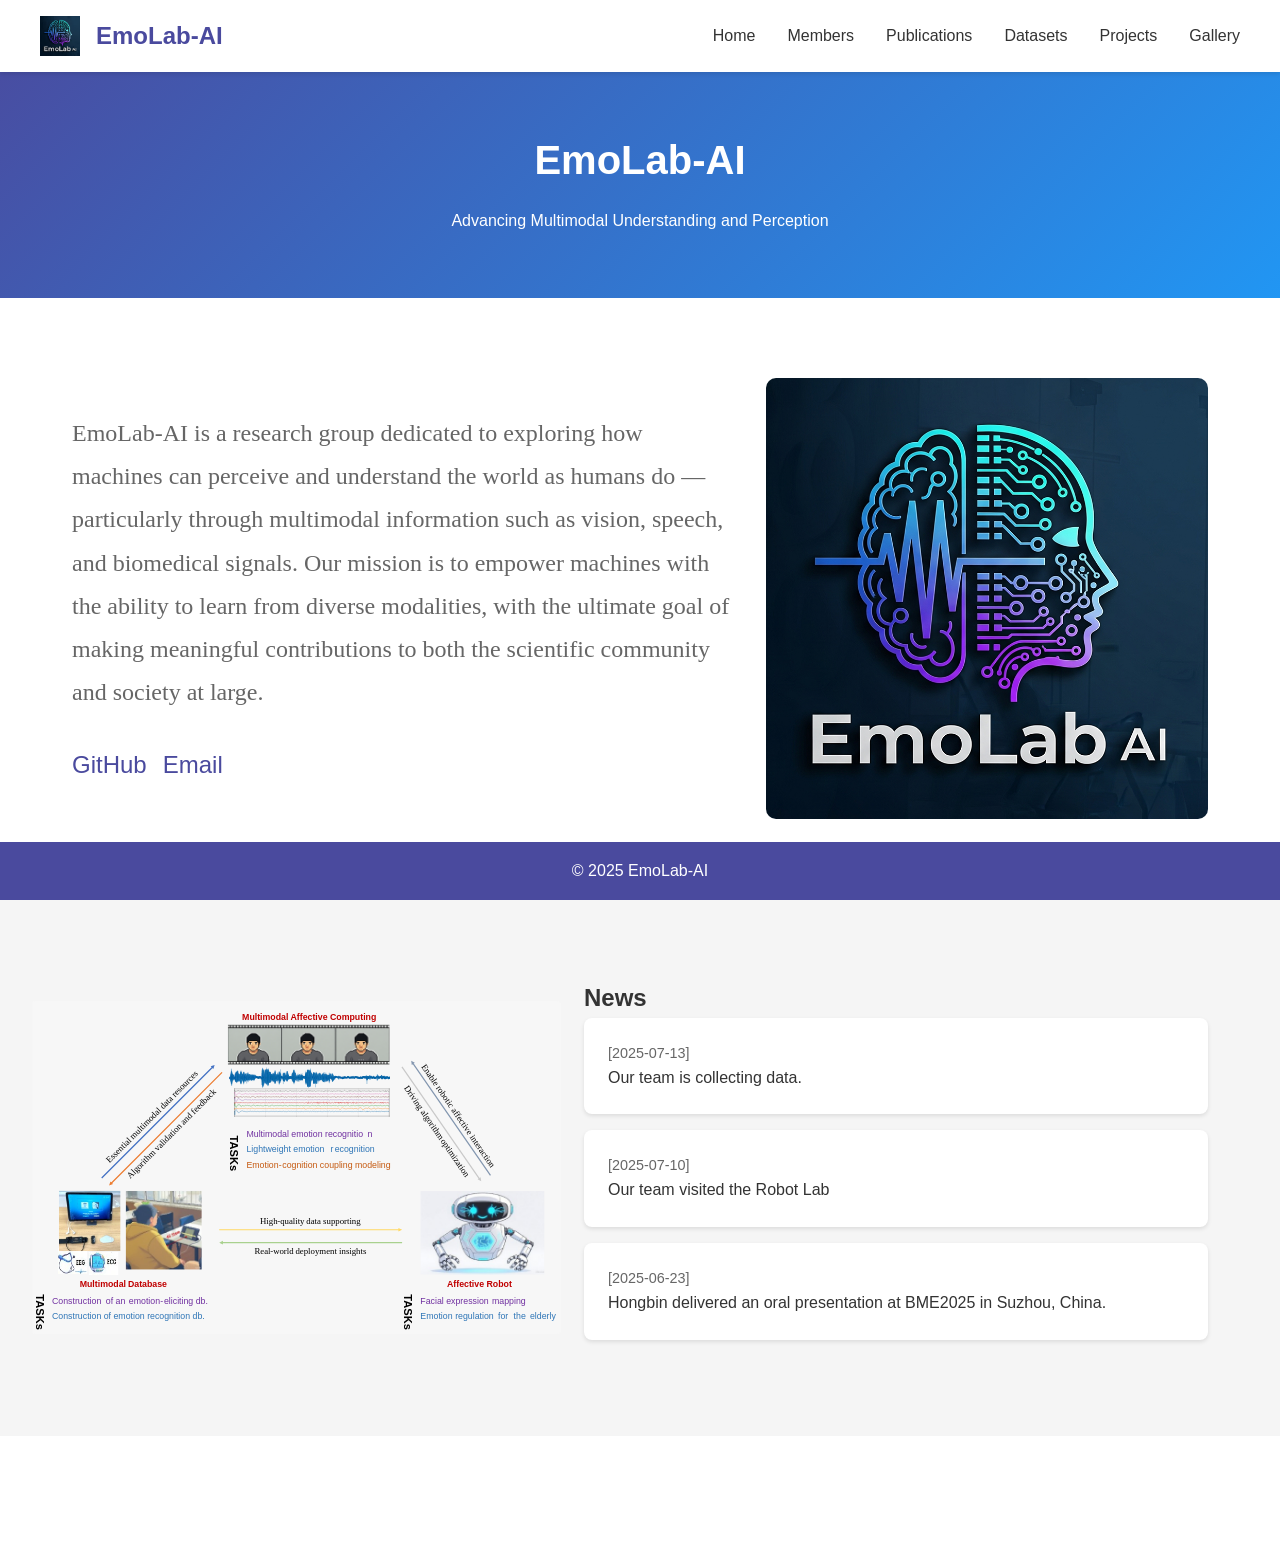
==== index.html @ 394f227a "refactor: 重构数据集和新闻加载逻辑 - 修改数据集加载逻辑，处理空数据集情况 - 移除静态新闻内容，改为从JSON动态加载 - 添加新闻加载脚本和数据集模板" ====
<!DOCTYPE html>
<html lang="en">
<head>
    <meta charset="UTF-8">
    <meta name="viewport" content="width=device-width, initial-scale=1.0">
    <title>EmoLab-AI</title>
    <link rel="icon" href="logo.png" type="image/png">
    <style>
        :root {
            --primary-color: #4a4a9e;
            --secondary-color: #2196F3;
            --text-color: #333;
            --background-color: #fff;
        }

        * {
            margin: 0;
            padding: 0;
            box-sizing: border-box;
        }

        body {
            font-family: 'Arial', sans-serif;
            line-height: 1.6;
            color: var(--text-color);
            background-color: var(--background-color);
            margin-bottom: 4rem;
            min-height: 100vh;
            position: relative;
            padding-bottom: 4rem;
        }

        nav {
            background-color: var(--background-color);
            padding: 1rem;
            box-shadow: 0 2px 4px rgba(0,0,0,0.1);
            position: fixed;
            width: 100%;
            top: 0;
            z-index: 1000;
        }

        .nav-container {
            max-width: 1200px;
            margin: 0 auto;
            display: flex;
            justify-content: space-between;
            align-items: center;
        }

        .logo {
            font-size: 1.5rem;
            font-weight: bold;
            color: var(--primary-color);
            text-decoration: none;
            display: flex;
            align-items: center;
            gap: 1rem;
        }

        .logo img {
            height: 40px;
            width: auto;
        }

        .nav-links {
            display: flex;
            gap: 2rem;
        }

        .nav-links a {
            text-decoration: none;
            color: var(--text-color);
            transition: color 0.3s;
        }

        .nav-links a:hover {
            color: var(--secondary-color);
        }

        .hero {
            padding: 8rem 2rem 4rem;
            text-align: center;
            background: linear-gradient(135deg, var(--primary-color), var(--secondary-color));
            color: white;
        }

        .hero h1 {
            font-size: 2.5rem;
            margin-bottom: 1rem;
        }

        .container {
            max-width: 1200px;
            margin: 0 auto;
            padding: 2rem;
        }

        .intro {
            margin: 3rem 0;
            padding: 0 1rem;
        }

        .intro-container {
            max-width: 1200px;
            margin: 0 auto;
            display: flex;
            align-items: center;
            justify-content: space-between;
            gap: 2rem;
        }

        .intro-text {
            flex: 3; /* 60% */
        }

        .intro-image {
            flex: 2; /* 40% */
            display: flex;
            justify-content: center;
            align-items: center;
        }

        .intro-image img {
            max-width: 100%;
            height: auto;
            border-radius: 10px;
        }

        .intro p {
            max-width: 100%;
            font-size: 1.5rem;
            line-height: 1.8;
            text-align: left;
            font-family: 'Comic Sans MS', 'Comic Sans', cursive;
            color: #666666;
        }

        @media (max-width: 768px) {
            .intro-container {
                flex-direction: column;
            }
            
            .intro-text, .intro-image {
                flex: none;
                width: 100%;
            }
        }

        .news-section {
            background-color: #f5f5f5;
            padding: 3rem 0;
        }

        .news-container {
            max-width: 1200px;
            margin: 0 auto;
            display: flex;
            align-items: center;
            gap: 4rem;
        }

        .news-image {
            flex: 2; /* 40% */
            display: flex;
            justify-content: center;
            align-items: center;
            padding: 1rem;
        }

        .news-image img {
            max-width: 100%;
            height: auto;
            border-radius: 10px;
            transform: scale(1.3);
            transition: transform 0.3s ease;
        }

        .news-image img:hover {
            transform: scale(1.35);
        }

        .news-content {
            flex: 3; /* 60% */
        }

        .news-item {
            background: white;
            padding: 1.5rem;
            margin-bottom: 1rem;
            border-radius: 8px;
            box-shadow: 0 2px 4px rgba(0,0,0,0.1);
        }

        .news-date {
            color: #666;
            font-size: 0.9rem;
        }

        .social-links {
            margin-top: 2rem;
            display: flex;
            justify-content: flex-start;
            gap: 1rem;
        }

        .social-links a {
            color: var(--primary-color);
            text-decoration: none;
            font-size: 1.5rem;
        }

        footer {
            background-color: var(--primary-color);
            color: white;
            text-align: center;
            padding: 1rem;
            position: fixed;
            bottom: 0;
            left: 0;
            width: 100%;
            z-index: 999;
        }

        @media (max-width: 768px) {
            .intro-container, .news-container {
                flex-direction: column;
            }
            
            .intro-text, .intro-image, .news-image, .news-content {
                flex: none;
                width: 100%;
            }
        }
    </style>
</head>
<body>
    <nav>
        <div class="nav-container">
            <a href="index.html" class="logo">
                <img src="logo.png" alt="EmoLab-AI Logo">
                EmoLab-AI
            </a>
            <div class="nav-links">
                <a href="index.html">Home</a>
                <a href="members.html">Members</a>
                <a href="publications.html">Publications</a>
                <a href="datasets.html">Datasets</a>
                <a href="projects.html">Projects</a>
                <a href="gallery.html">Gallery</a>
            </div>
        </div>
    </nav>

    <section class="hero" id="home">
        <h1>EmoLab-AI</h1>
        <p>Advancing Multimodal Understanding and Perception</p>
    </section>

    <section class="intro">
        <div class="container">
            <div class="intro-container">
                <div class="intro-text">
                    <p>
                        EmoLab-AI is a research group dedicated to exploring how machines can perceive and understand the world as humans do — particularly through multimodal information such as vision, speech, and biomedical signals. Our mission is to empower machines with the ability to learn from diverse modalities, with the ultimate goal of making meaningful contributions to both the scientific community and society at large.
                    </p>
                    <div class="social-links">
                        <a href="https://github.com/EmoLab-AI" target="_blank">GitHub</a>
                        <a href="mailto:contact@emolab-ai.org">Email</a>
                    </div>
                </div>
                <div class="intro-image">
                    <img src="logo.png" alt="EmoLab-AI Logo">
                </div>
            </div>
        </div>
    </section>

    <section class="news-section">
        <div class="container">
            <div class="news-container">
                <div class="news-image">
                    <img src="homepage/img/overiew.svg" alt="Overview of EmoLab-AI">
                </div>
                <div class="news-content">
                    <!-- News will be dynamically loaded from publications.json and gallery.json -->
                </div>
            </div>
        </div>
    </section>

    <footer>
        <p>© 2025 EmoLab-AI</p>
    </footer>
    <script src="js/news.js"></script>
</body>
</html>
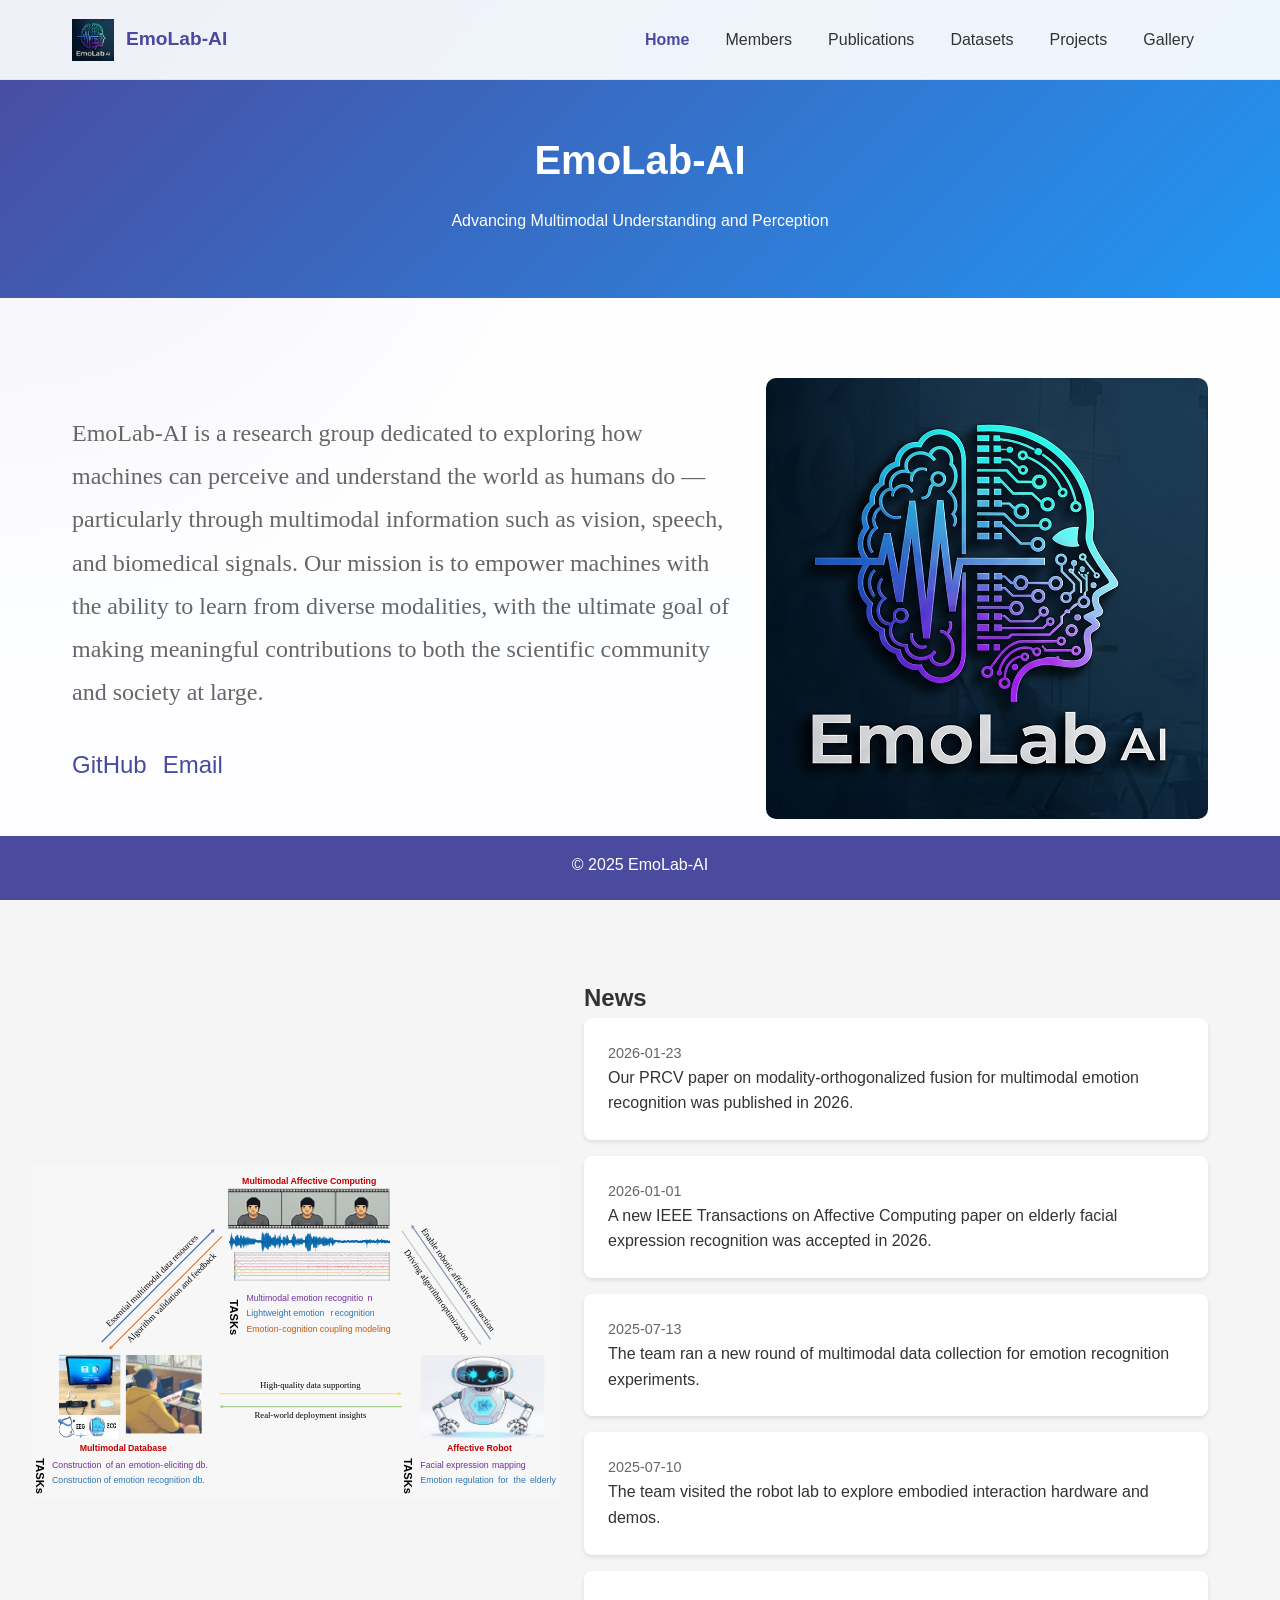
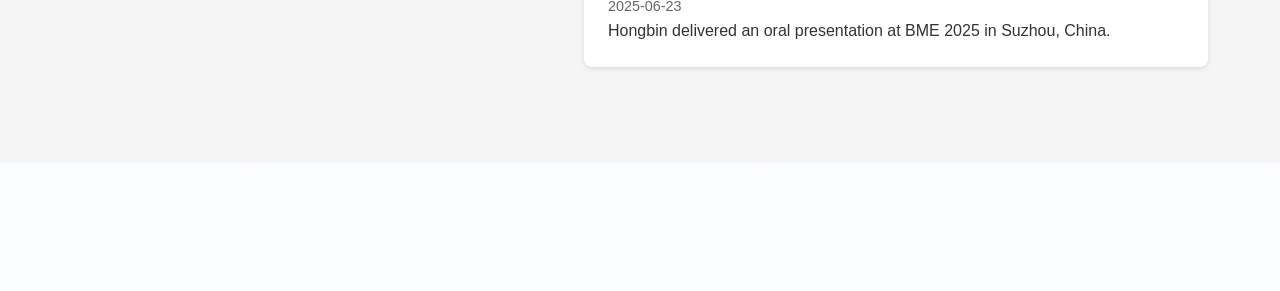
==== commit bc8a7780: "update some information" ====
--- a/index.html
+++ b/index.html
@@ -1,10 +1,11 @@
-<!DOCTYPE html>
+﻿<!DOCTYPE html>
 <html lang="en">
 <head>
     <meta charset="UTF-8">
     <meta name="viewport" content="width=device-width, initial-scale=1.0">
     <title>EmoLab-AI</title>
     <link rel="icon" href="logo.png" type="image/png">
+    <link rel="stylesheet" href="css/common.css">
     <style>
         :root {
             --primary-color: #4a4a9e;
@@ -30,54 +31,6 @@
             padding-bottom: 4rem;
         }
 
-        nav {
-            background-color: var(--background-color);
-            padding: 1rem;
-            box-shadow: 0 2px 4px rgba(0,0,0,0.1);
-            position: fixed;
-            width: 100%;
-            top: 0;
-            z-index: 1000;
-        }
-
-        .nav-container {
-            max-width: 1200px;
-            margin: 0 auto;
-            display: flex;
-            justify-content: space-between;
-            align-items: center;
-        }
-
-        .logo {
-            font-size: 1.5rem;
-            font-weight: bold;
-            color: var(--primary-color);
-            text-decoration: none;
-            display: flex;
-            align-items: center;
-            gap: 1rem;
-        }
-
-        .logo img {
-            height: 40px;
-            width: auto;
-        }
-
-        .nav-links {
-            display: flex;
-            gap: 2rem;
-        }
-
-        .nav-links a {
-            text-decoration: none;
-            color: var(--text-color);
-            transition: color 0.3s;
-        }
-
-        .nav-links a:hover {
-            color: var(--secondary-color);
-        }
-
         .hero {
             padding: 8rem 2rem 4rem;
             text-align: center;
@@ -111,11 +64,11 @@
         }
 
         .intro-text {
-            flex: 3; /* 60% */
+            flex: 3;
         }
 
         .intro-image {
-            flex: 2; /* 40% */
+            flex: 2;
             display: flex;
             justify-content: center;
             align-items: center;
@@ -140,7 +93,7 @@
             .intro-container {
                 flex-direction: column;
             }
-            
+
             .intro-text, .intro-image {
                 flex: none;
                 width: 100%;
@@ -161,7 +114,7 @@
         }
 
         .news-image {
-            flex: 2; /* 40% */
+            flex: 2;
             display: flex;
             justify-content: center;
             align-items: center;
@@ -181,7 +134,7 @@
         }
 
         .news-content {
-            flex: 3; /* 60% */
+            flex: 3;
         }
 
         .news-item {
@@ -210,23 +163,11 @@
             font-size: 1.5rem;
         }
 
-        footer {
-            background-color: var(--primary-color);
-            color: white;
-            text-align: center;
-            padding: 1rem;
-            position: fixed;
-            bottom: 0;
-            left: 0;
-            width: 100%;
-            z-index: 999;
-        }
-
         @media (max-width: 768px) {
             .intro-container, .news-container {
                 flex-direction: column;
             }
-            
+
             .intro-text, .intro-image, .news-image, .news-content {
                 flex: none;
                 width: 100%;
@@ -234,23 +175,8 @@
         }
     </style>
 </head>
-<body>
-    <nav>
-        <div class="nav-container">
-            <a href="index.html" class="logo">
-                <img src="logo.png" alt="EmoLab-AI Logo">
-                EmoLab-AI
-            </a>
-            <div class="nav-links">
-                <a href="index.html">Home</a>
-                <a href="members.html">Members</a>
-                <a href="publications.html">Publications</a>
-                <a href="datasets.html">Datasets</a>
-                <a href="projects.html">Projects</a>
-                <a href="gallery.html">Gallery</a>
-            </div>
-        </div>
-    </nav>
+<body data-page="home">
+    <div data-site-nav></div>
 
     <section class="hero" id="home">
         <h1>EmoLab-AI</h1>
@@ -283,15 +209,13 @@
                     <img src="homepage/img/overiew.svg" alt="Overview of EmoLab-AI">
                 </div>
                 <div class="news-content">
-                    <!-- News will be dynamically loaded from publications.json and gallery.json -->
                 </div>
             </div>
         </div>
     </section>
 
-    <footer>
-        <p>© 2025 EmoLab-AI</p>
-    </footer>
+    <div data-site-footer></div>
+    <script src="js/site.js"></script>
     <script src="js/news.js"></script>
 </body>
-</html>+</html>
--- a/css/common.css
+++ b/css/common.css
@@ -0,0 +1,241 @@
+﻿:root {
+    --primary-color: #4a4a9e;
+    --secondary-color: #2196f3;
+    --text-color: #333333;
+    --muted-text-color: #666666;
+    --border-color: #e7e7ef;
+    --background-color: #ffffff;
+    --surface-color: #f7f8fc;
+    --shadow-sm: 0 2px 8px rgba(18, 25, 38, 0.08);
+    --shadow-md: 0 10px 30px rgba(18, 25, 38, 0.12);
+    --radius-sm: 10px;
+    --radius-md: 16px;
+    --radius-lg: 24px;
+    --content-width: 1200px;
+    --nav-height: 80px;
+    --footer-height: 64px;
+}
+
+* {
+    box-sizing: border-box;
+}
+
+html {
+    scroll-behavior: smooth;
+}
+
+body {
+    margin: 0;
+    font-family: "Segoe UI", Arial, sans-serif;
+    line-height: 1.6;
+    color: var(--text-color);
+    background:
+        radial-gradient(circle at top left, rgba(74, 74, 158, 0.08), transparent 28%),
+        linear-gradient(180deg, #ffffff 0%, #fbfcff 100%);
+}
+
+img {
+    max-width: 100%;
+    display: block;
+}
+
+a {
+    color: inherit;
+}
+
+main {
+    min-height: calc(100vh - var(--nav-height));
+    padding-top: var(--nav-height);
+    padding-bottom: calc(var(--footer-height) + 32px);
+}
+
+.container {
+    width: min(var(--content-width), calc(100% - 32px));
+    margin: 0 auto;
+}
+
+.site-nav {
+    position: fixed;
+    top: 0;
+    left: 0;
+    right: 0;
+    z-index: 1000;
+    height: var(--nav-height);
+    background: rgba(255, 255, 255, 0.92);
+    backdrop-filter: blur(16px);
+    border-bottom: 1px solid rgba(74, 74, 158, 0.08);
+}
+
+.site-nav__inner {
+    height: 100%;
+    display: flex;
+    align-items: center;
+    justify-content: space-between;
+    gap: 24px;
+}
+
+.site-brand {
+    display: inline-flex;
+    align-items: center;
+    gap: 12px;
+    text-decoration: none;
+    font-weight: 700;
+    font-size: 1.2rem;
+    color: var(--primary-color);
+}
+
+.site-brand img {
+    width: 42px;
+    height: 42px;
+    object-fit: contain;
+}
+
+.site-nav__links {
+    display: flex;
+    flex-wrap: wrap;
+    gap: 8px;
+}
+
+.site-nav__links a {
+    text-decoration: none;
+    color: var(--text-color);
+    padding: 10px 14px;
+    font-weight: 400;
+    transition: color 0.2s ease, font-weight 0.2s ease;
+}
+
+.site-nav__links a:hover,
+.site-nav__links a.is-active {
+    color: var(--primary-color);
+    font-weight: 700;
+}
+
+.page-section {
+    padding: 48px 0;
+}
+
+.page-title {
+    margin: 0 0 12px;
+    text-align: center;
+    font-size: clamp(2rem, 4vw, 3rem);
+    color: var(--primary-color);
+}
+
+.page-subtitle {
+    max-width: 760px;
+    margin: 0 auto 40px;
+    text-align: center;
+    color: var(--muted-text-color);
+}
+
+.hero-banner {
+    padding: 72px 0 48px;
+    color: #ffffff;
+    background: linear-gradient(135deg, #3f4398 0%, #2296f3 100%);
+}
+
+.hero-banner h1 {
+    margin: 0;
+    font-size: clamp(2.6rem, 7vw, 4.8rem);
+    line-height: 1.05;
+}
+
+.hero-banner p {
+    margin: 18px 0 0;
+    max-width: 720px;
+    font-size: 1.1rem;
+}
+
+.card {
+    background: var(--background-color);
+    border: 1px solid rgba(74, 74, 158, 0.08);
+    border-radius: var(--radius-md);
+    box-shadow: var(--shadow-sm);
+}
+
+.filter-bar {
+    display: flex;
+    justify-content: center;
+    flex-wrap: wrap;
+    gap: 12px;
+    margin-bottom: 32px;
+}
+
+.filter-btn {
+    border: 0;
+    border-radius: 999px;
+    padding: 10px 16px;
+    background: #edf1f7;
+    color: var(--text-color);
+    cursor: pointer;
+    transition: transform 0.2s ease, background-color 0.2s ease, color 0.2s ease;
+}
+
+.filter-btn:hover,
+.filter-btn.active {
+    background: var(--primary-color);
+    color: #ffffff;
+    transform: translateY(-1px);
+}
+
+.empty-state {
+    margin: 0;
+    padding: 28px;
+    text-align: center;
+    color: var(--muted-text-color);
+    background: rgba(74, 74, 158, 0.04);
+    border-radius: var(--radius-md);
+}
+
+.site-footer {
+    background-color: var(--primary-color);
+    color: white;
+    text-align: center;
+    padding: 1rem;
+    position: fixed;
+    bottom: 0;
+    left: 0;
+    width: 100%;
+    min-height: var(--footer-height);
+    z-index: 999;
+}
+
+.site-footer__inner {
+    max-width: 1200px;
+    margin: 0 auto;
+}
+
+.site-footer__inner p {
+    margin: 0;
+}
+
+@media (max-width: 860px) {
+    .site-nav {
+        height: auto;
+    }
+
+    main {
+        padding-top: 130px;
+        padding-bottom: calc(var(--footer-height) + 28px);
+    }
+
+    .site-nav__inner {
+        padding: 14px 0;
+        align-items: flex-start;
+        flex-direction: column;
+    }
+
+    .site-nav__links {
+        width: 100%;
+    }
+}
+
+@media (max-width: 640px) {
+    .container {
+        width: min(var(--content-width), calc(100% - 24px));
+    }
+
+    .page-section {
+        padding: 40px 0;
+    }
+}
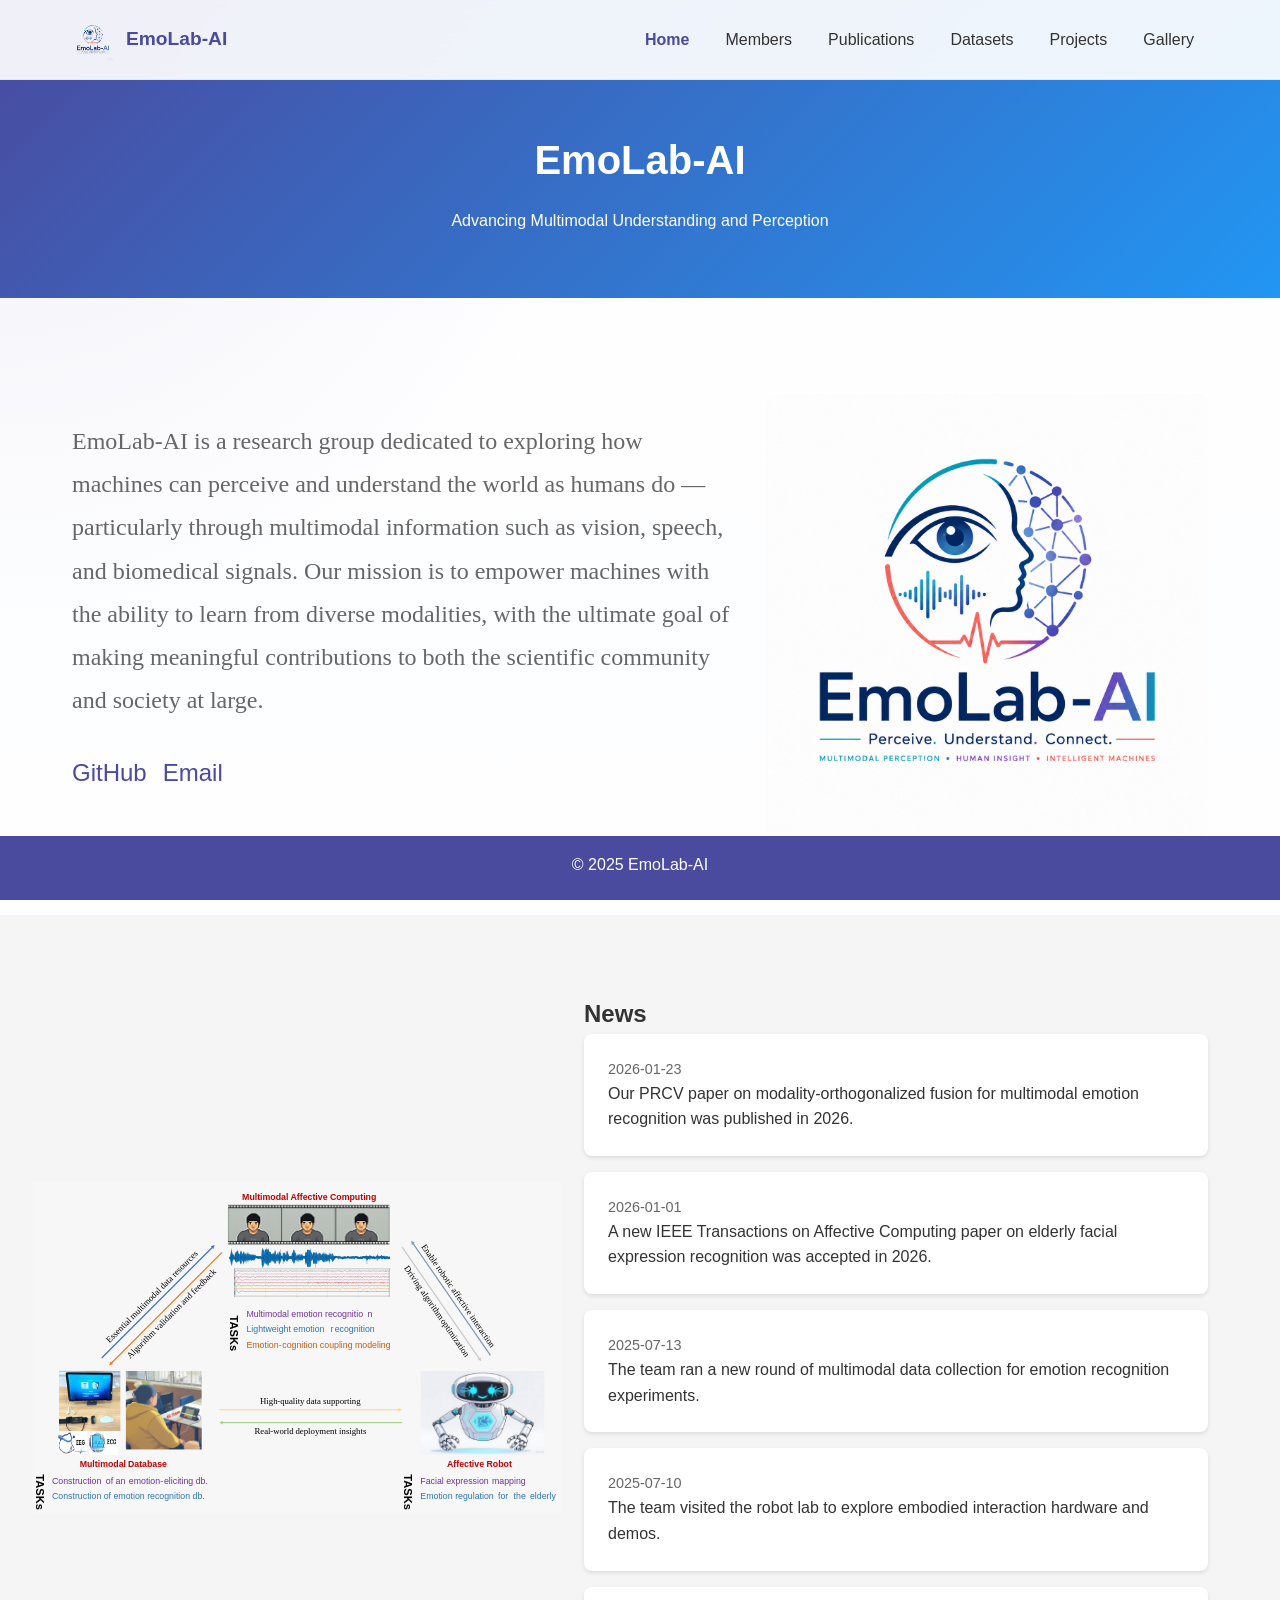
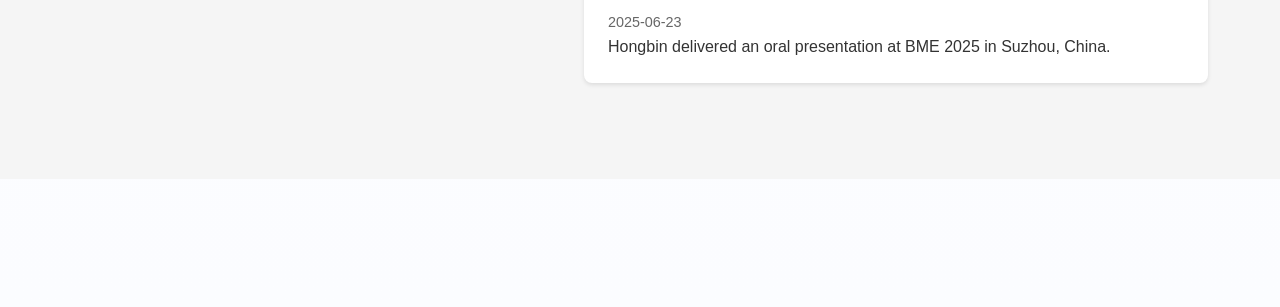
==== commit 28b5130d: "feat(members): add collaborator category and update member information" ====
--- a/index.html
+++ b/index.html
@@ -65,13 +65,17 @@
 
         .intro-text {
             flex: 3;
+            display: flex;
+            flex-direction: column;
+            justify-content: center;
         }
 
         .intro-image {
             flex: 2;
             display: flex;
             justify-content: center;
-            align-items: center;
+            align-items: flex-start;
+            padding-top: 1rem;
         }
 
         .intro-image img {
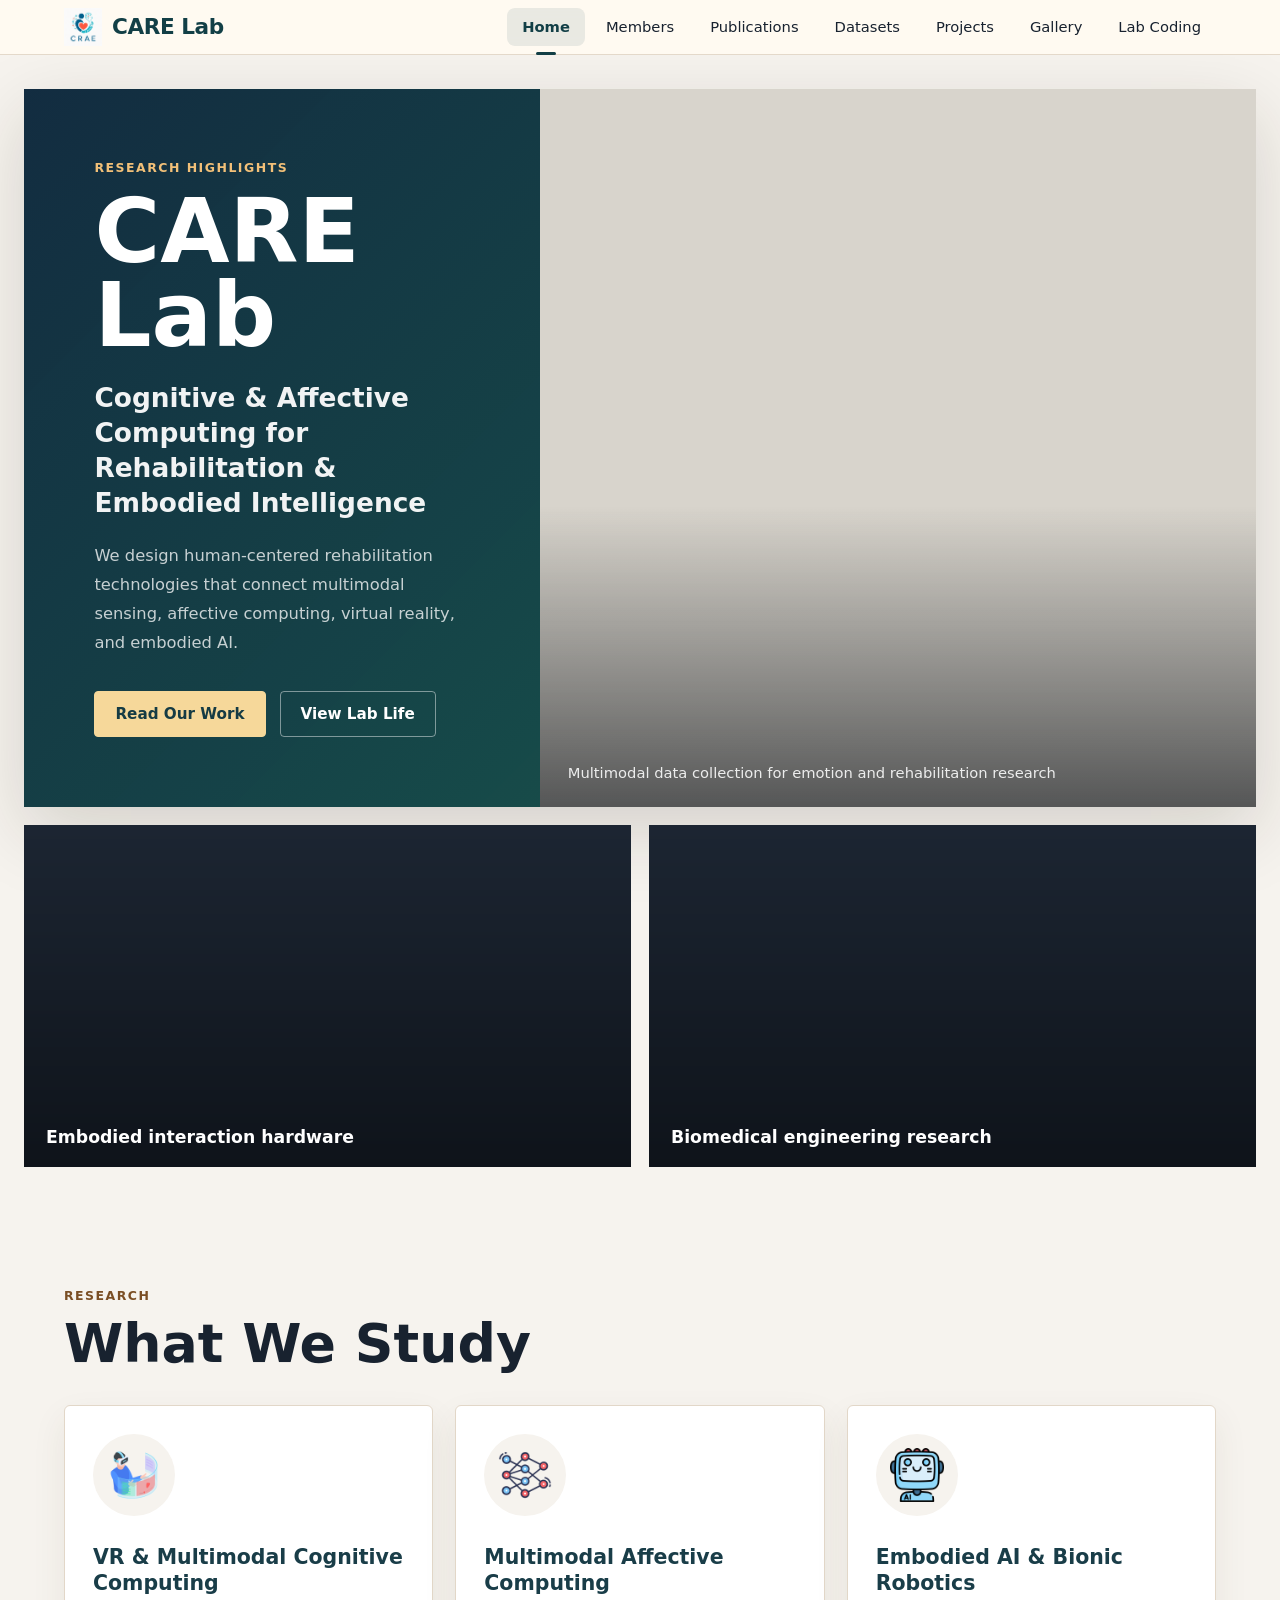
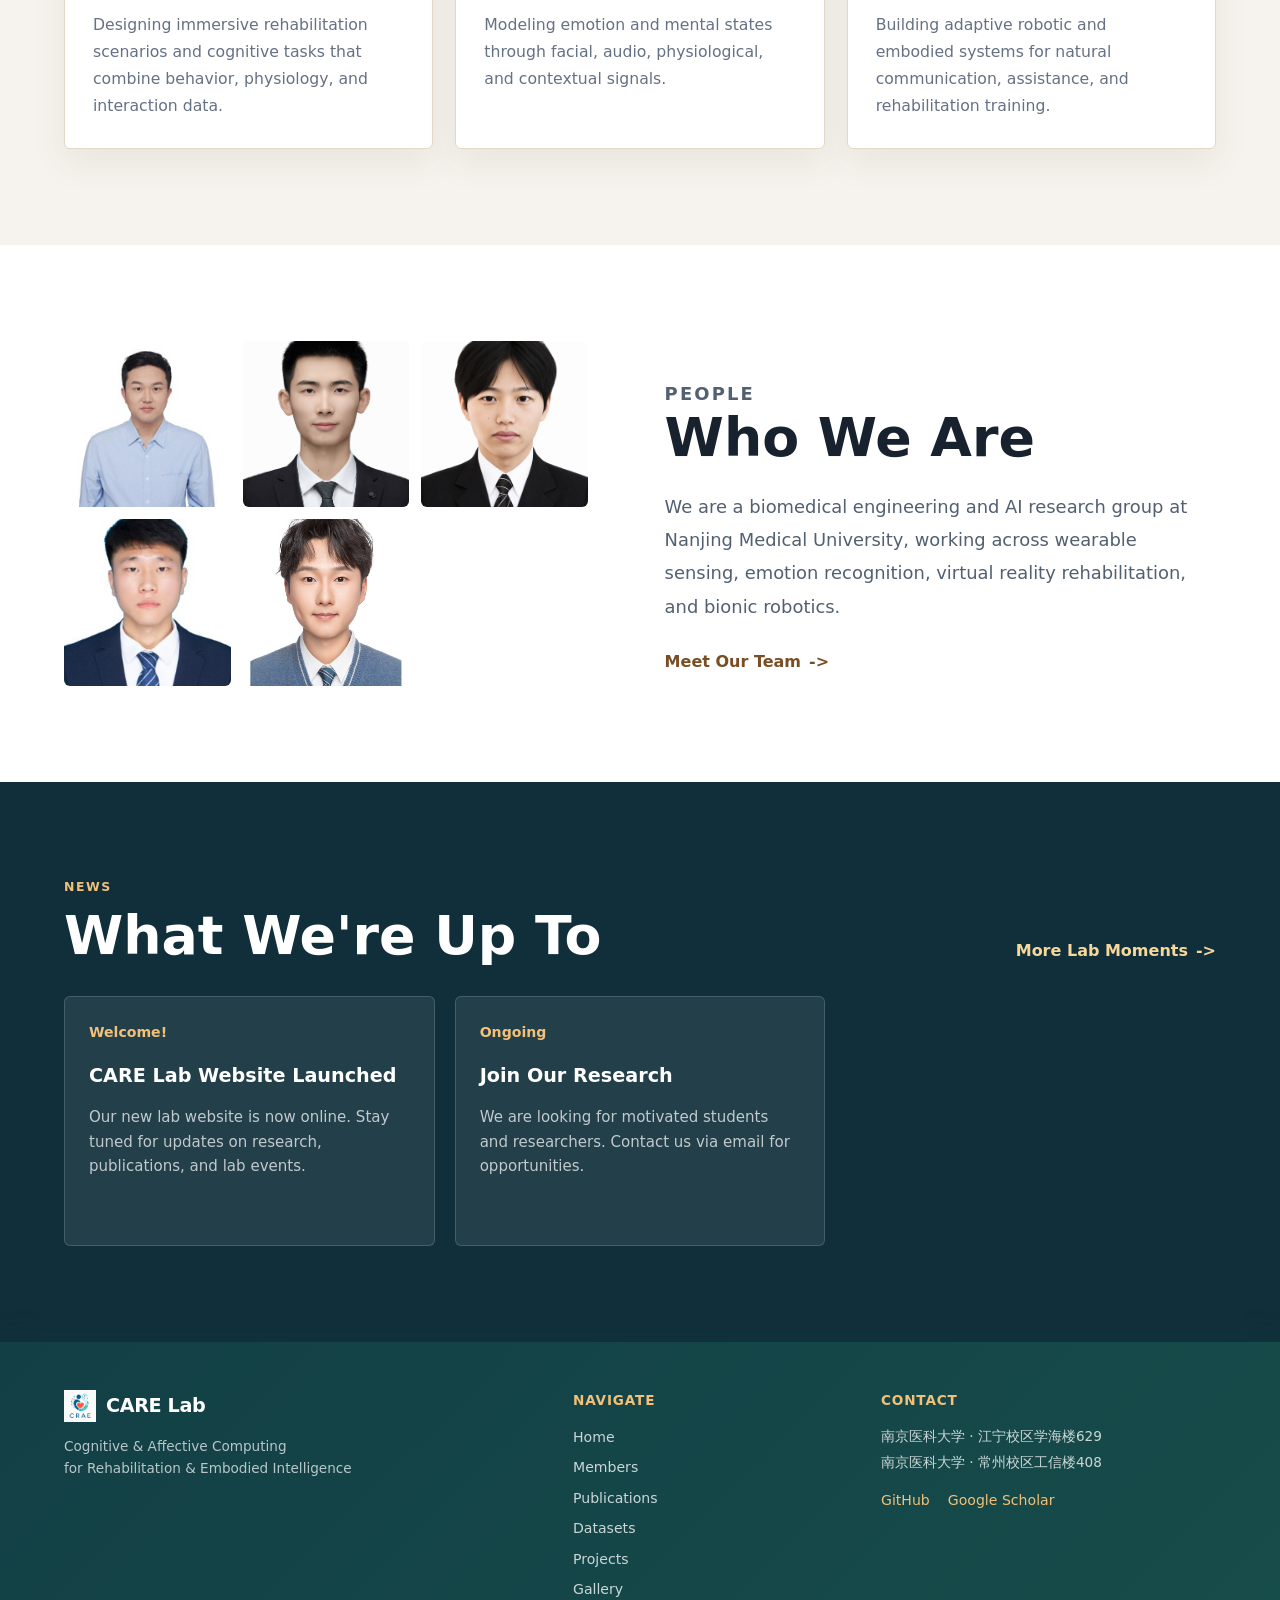
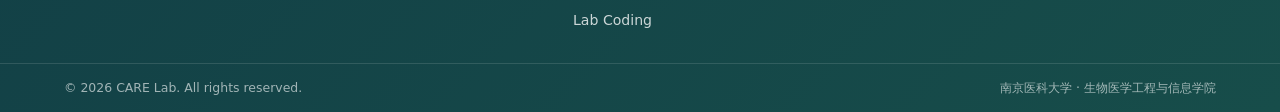
==== commit ba53d4f6: "feat: restructure project for CARE Lab branding and add new member information" ====
--- a/index.html
+++ b/index.html
@@ -1,222 +1,102 @@
-﻿<!DOCTYPE html>
+<!DOCTYPE html>
 <html lang="en">
 <head>
     <meta charset="UTF-8">
     <meta name="viewport" content="width=device-width, initial-scale=1.0">
-    <title>EmoLab-AI</title>
+    <meta name="color-scheme" content="light dark">
+    <title>CARE Lab</title>
     <link rel="icon" href="logo.png" type="image/png">
     <link rel="stylesheet" href="css/common.css">
-    <style>
-        :root {
-            --primary-color: #4a4a9e;
-            --secondary-color: #2196F3;
-            --text-color: #333;
-            --background-color: #fff;
-        }
-
-        * {
-            margin: 0;
-            padding: 0;
-            box-sizing: border-box;
-        }
-
-        body {
-            font-family: 'Arial', sans-serif;
-            line-height: 1.6;
-            color: var(--text-color);
-            background-color: var(--background-color);
-            margin-bottom: 4rem;
-            min-height: 100vh;
-            position: relative;
-            padding-bottom: 4rem;
-        }
-
-        .hero {
-            padding: 8rem 2rem 4rem;
-            text-align: center;
-            background: linear-gradient(135deg, var(--primary-color), var(--secondary-color));
-            color: white;
-        }
-
-        .hero h1 {
-            font-size: 2.5rem;
-            margin-bottom: 1rem;
-        }
-
-        .container {
-            max-width: 1200px;
-            margin: 0 auto;
-            padding: 2rem;
-        }
-
-        .intro {
-            margin: 3rem 0;
-            padding: 0 1rem;
-        }
-
-        .intro-container {
-            max-width: 1200px;
-            margin: 0 auto;
-            display: flex;
-            align-items: center;
-            justify-content: space-between;
-            gap: 2rem;
-        }
-
-        .intro-text {
-            flex: 3;
-            display: flex;
-            flex-direction: column;
-            justify-content: center;
-        }
-
-        .intro-image {
-            flex: 2;
-            display: flex;
-            justify-content: center;
-            align-items: flex-start;
-            padding-top: 1rem;
-        }
-
-        .intro-image img {
-            max-width: 100%;
-            height: auto;
-            border-radius: 10px;
-        }
-
-        .intro p {
-            max-width: 100%;
-            font-size: 1.5rem;
-            line-height: 1.8;
-            text-align: left;
-            font-family: 'Comic Sans MS', 'Comic Sans', cursive;
-            color: #666666;
-        }
-
-        @media (max-width: 768px) {
-            .intro-container {
-                flex-direction: column;
-            }
-
-            .intro-text, .intro-image {
-                flex: none;
-                width: 100%;
-            }
-        }
-
-        .news-section {
-            background-color: #f5f5f5;
-            padding: 3rem 0;
-        }
-
-        .news-container {
-            max-width: 1200px;
-            margin: 0 auto;
-            display: flex;
-            align-items: center;
-            gap: 4rem;
-        }
-
-        .news-image {
-            flex: 2;
-            display: flex;
-            justify-content: center;
-            align-items: center;
-            padding: 1rem;
-        }
-
-        .news-image img {
-            max-width: 100%;
-            height: auto;
-            border-radius: 10px;
-            transform: scale(1.3);
-            transition: transform 0.3s ease;
-        }
-
-        .news-image img:hover {
-            transform: scale(1.35);
-        }
-
-        .news-content {
-            flex: 3;
-        }
-
-        .news-item {
-            background: white;
-            padding: 1.5rem;
-            margin-bottom: 1rem;
-            border-radius: 8px;
-            box-shadow: 0 2px 4px rgba(0,0,0,0.1);
-        }
-
-        .news-date {
-            color: #666;
-            font-size: 0.9rem;
-        }
-
-        .social-links {
-            margin-top: 2rem;
-            display: flex;
-            justify-content: flex-start;
-            gap: 1rem;
-        }
-
-        .social-links a {
-            color: var(--primary-color);
-            text-decoration: none;
-            font-size: 1.5rem;
-        }
-
-        @media (max-width: 768px) {
-            .intro-container, .news-container {
-                flex-direction: column;
-            }
-
-            .intro-text, .intro-image, .news-image, .news-content {
-                flex: none;
-                width: 100%;
-            }
-        }
-    </style>
+    <link rel="stylesheet" href="css/index.css">
 </head>
 <body data-page="home">
     <div data-site-nav></div>
 
-    <section class="hero" id="home">
-        <h1>EmoLab-AI</h1>
-        <p>Advancing Multimodal Understanding and Perception</p>
-    </section>
+    <main>
+        <section class="hero" id="home" aria-labelledby="hero-title">
+            <div class="hero-stage">
+                <article class="hero-feature">
+                    <div class="hero-feature__content">
+                        <p class="eyebrow">Research Highlights</p>
+                        <h1 id="hero-title">CARE Lab</h1>
+                        <p class="hero-kicker">Cognitive &amp; Affective Computing for Rehabilitation &amp; Embodied Intelligence</p>
+                        <p class="hero-copy">
+                            We design human-centered rehabilitation technologies that connect multimodal sensing,
+                            affective computing, virtual reality, and embodied AI.
+                        </p>
+                        <div class="hero-actions" aria-label="Homepage actions">
+                            <a href="publications.html" class="button button--primary">Read Our Work</a>
+                            <a href="gallery.html" class="button button--secondary">View Lab Life</a>
+                        </div>
+                    </div>
+                    <figure class="hero-feature__media">
+                        <iframe src="https://player.bilibili.com/player.html?bvid=BV1CtEE6rEBC&autoplay=1&muted=1&high_quality=1" frameborder="0" allowfullscreen allow="fullscreen" sandbox="allow-scripts allow-same-origin allow-popups"></iframe>
+                        <figcaption>Multimodal data collection for emotion and rehabilitation research</figcaption>
+                    </figure>
+                </article>
 
-    <section class="intro">
-        <div class="container">
-            <div class="intro-container">
-                <div class="intro-text">
-                    <p>
-                        EmoLab-AI is a research group dedicated to exploring how machines can perceive and understand the world as humans do — particularly through multimodal information such as vision, speech, and biomedical signals. Our mission is to empower machines with the ability to learn from diverse modalities, with the ultimate goal of making meaningful contributions to both the scientific community and society at large.
-                    </p>
-                    <div class="social-links">
-                        <a href="https://github.com/EmoLab-AI" target="_blank">GitHub</a>
-                        <a href="mailto:contact@emolab-ai.org">Email</a>
-                    </div>
-                </div>
-                <div class="intro-image">
-                    <img src="logo.png" alt="EmoLab-AI Logo">
+                <div class="hero-thumbs" aria-label="More research highlights">
+                    <a href="https://www.bilibili.com/video/BV1CtEE6rEhi/" class="hero-thumb" target="_blank" rel="noopener">
+                        <iframe src="https://player.bilibili.com/player.html?bvid=BV1CtEE6rEhi&autoplay=1&muted=1&high_quality=1" frameborder="0" allowfullscreen allow="fullscreen" sandbox="allow-scripts allow-same-origin allow-popups"></iframe>
+                        <span>Embodied interaction hardware</span>
+                    </a>
+                    <a href="https://www.bilibili.com/video/BV1ptEE6rEva/" class="hero-thumb" target="_blank" rel="noopener">
+                        <iframe src="https://player.bilibili.com/player.html?bvid=BV1ptEE6rEva&autoplay=1&muted=1&high_quality=1" frameborder="0" allowfullscreen allow="fullscreen" sandbox="allow-scripts allow-same-origin allow-popups"></iframe>
+                        <span>Biomedical engineering research</span>
+                    </a>
                 </div>
             </div>
-        </div>
-    </section>
+        </section>
 
-    <section class="news-section">
-        <div class="container">
-            <div class="news-container">
-                <div class="news-image">
-                    <img src="homepage/img/overiew.svg" alt="Overview of EmoLab-AI">
+
+
+        <section class="research-section">
+            <div class="container">
+                <div class="section-header">
+                    <p class="eyebrow">Research</p>
+                    <h2>What We Study</h2>
                 </div>
-                <div class="news-content">
+                <div class="research-grid" id="researchGrid"></div>
+            </div>
+        </section>
+
+        <section class="people-section">
+            <div class="container people-grid">
+                <div class="people-mosaic" aria-label="CARE Lab members">
+                    <img src="info/members/img/wentao.png" alt="Wentao Xiang">
+                    <img src="info/members/img/chb.png" alt="Hongbin Chen">
+                    <img src="info/members/img/ss.png" alt="Shuai Shi">
+                    <img src="info/members/img/shikeke.jpg" alt="Keke Shi">
+                    <img src="info/members/img/szc.jpg" alt="Zichen Song">
+                </div>
+                <div class="people-copy">
+                    <p class="eyebrow">People</p>
+                    <h2>Who We Are</h2>
+                    <p>
+                        We are a biomedical engineering and AI research group at Nanjing Medical University,
+                        working across wearable sensing, emotion recognition, virtual reality rehabilitation,
+                        and bionic robotics.
+                    </p>
+                    <a href="members.html" class="text-link">Meet Our Team</a>
                 </div>
             </div>
-        </div>
-    </section>
+        </section>
+
+        <section class="news-section">
+            <div class="container">
+                <div class="section-header section-header--split">
+                    <div>
+                        <p class="eyebrow">News</p>
+                        <h2>What We're Up To</h2>
+                    </div>
+                    <a href="gallery.html" class="text-link">More Lab Moments</a>
+                </div>
+                <div class="news-grid" data-news-list>
+                    <p class="news-loading">Loading news...</p>
+                </div>
+            </div>
+        </section>
+    </main>
 
     <div data-site-footer></div>
     <script src="js/site.js"></script>
--- a/css/common.css
+++ b/css/common.css
@@ -1,37 +1,23 @@
-﻿:root {
-    --primary-color: #4a4a9e;
-    --secondary-color: #2196f3;
-    --text-color: #333333;
-    --muted-text-color: #666666;
-    --border-color: #e7e7ef;
-    --background-color: #ffffff;
-    --surface-color: #f7f8fc;
-    --shadow-sm: 0 2px 8px rgba(18, 25, 38, 0.08);
-    --shadow-md: 0 10px 30px rgba(18, 25, 38, 0.12);
-    --radius-sm: 10px;
-    --radius-md: 16px;
-    --radius-lg: 24px;
-    --content-width: 1200px;
-    --nav-height: 80px;
-    --footer-height: 64px;
+/* === Base & Reset === */
+html {
+    scroll-behavior: smooth;
 }
 
 * {
     box-sizing: border-box;
 }
 
-html {
-    scroll-behavior: smooth;
-}
-
 body {
+    font-family: "Segoe UI", system-ui, -apple-system, sans-serif;
     margin: 0;
-    font-family: "Segoe UI", Arial, sans-serif;
+    padding: 0;
     line-height: 1.6;
     color: var(--text-color);
     background:
-        radial-gradient(circle at top left, rgba(74, 74, 158, 0.08), transparent 28%),
-        linear-gradient(180deg, #ffffff 0%, #fbfcff 100%);
+        radial-gradient(circle at top left, rgba(242, 192, 120, 0.18), transparent 30%),
+        linear-gradient(180deg, #fffaf2 0%, #f6f3ee 100%);
+    min-height: 100vh;
+    overflow-x: hidden;
 }
 
 img {
@@ -43,81 +29,59 @@
     color: inherit;
 }
 
+/* === CSS Variables === */
+:root {
+    --primary-color: #123f46;
+    --primary-hover: #0b3036;
+    --secondary-color: #7a4e24;
+    --accent-color: #f2c078;
+    --accent-soft: #f6d89a;
+    --text-color: #18222f;
+    --muted-text-color: #5f6d7a;
+    --border-color: #e4d9ca;
+    --background-color: #f6f3ee;
+    --surface-color: #ffffff;
+    --white: #ffffff;
+    --filter-btn-bg: #efe9dd;
+    --nav-bg: rgba(255, 250, 242, 0.94);
+    --primary-bg-light: rgba(18, 63, 70, 0.09);
+    --primary-bg-lighter: rgba(18, 63, 70, 0.06);
+    --primary-bg-lightest: rgba(18, 63, 70, 0.04);
+    --accent-bg-light: rgba(242, 192, 120, 0.22);
+    --primary-glow: rgba(18, 63, 70, 0.16);
+    --modal-overlay: rgba(15, 23, 42, 0.58);
+    --modal-shadow: 0 24px 70px rgba(15, 23, 42, 0.3);
+    --shadow-sm: 0 2px 8px rgba(0, 0, 0, 0.06);
+    --shadow-md: 0 10px 30px rgba(0, 0, 0, 0.1);
+    --radius-sm: 8px;
+    --radius-md: 14px;
+    --nav-height: 56px;
+    --footer-height: 74px;
+    --content-width: 1200px;
+    --font-serif: Georgia, "Times New Roman", serif;
+    --font-mono: 'Consolas', 'Courier New', monospace;
+}
+
+/* === Layout === */
+.container {
+    max-width: var(--content-width);
+    margin: 0 auto;
+    padding: 0 24px;
+}
+
 main {
-    min-height: calc(100vh - var(--nav-height));
-    padding-top: var(--nav-height);
-    padding-bottom: calc(var(--footer-height) + 32px);
-}
-
-.container {
-    width: min(var(--content-width), calc(100% - 32px));
-    margin: 0 auto;
-}
-
-.site-nav {
-    position: fixed;
-    top: 0;
-    left: 0;
-    right: 0;
-    z-index: 1000;
-    height: var(--nav-height);
-    background: rgba(255, 255, 255, 0.92);
-    backdrop-filter: blur(16px);
-    border-bottom: 1px solid rgba(74, 74, 158, 0.08);
-}
-
-.site-nav__inner {
-    height: 100%;
-    display: flex;
-    align-items: center;
-    justify-content: space-between;
-    gap: 24px;
-}
-
-.site-brand {
-    display: inline-flex;
-    align-items: center;
-    gap: 12px;
-    text-decoration: none;
-    font-weight: 700;
-    font-size: 1.2rem;
-    color: var(--primary-color);
-}
-
-.site-brand img {
-    width: 42px;
-    height: 42px;
-    object-fit: contain;
-}
-
-.site-nav__links {
-    display: flex;
-    flex-wrap: wrap;
-    gap: 8px;
-}
-
-.site-nav__links a {
-    text-decoration: none;
-    color: var(--text-color);
-    padding: 10px 14px;
-    font-weight: 400;
-    transition: color 0.2s ease, font-weight 0.2s ease;
-}
-
-.site-nav__links a:hover,
-.site-nav__links a.is-active {
-    color: var(--primary-color);
-    font-weight: 700;
+    min-height: calc(100vh - 140px);
 }
 
 .page-section {
-    padding: 48px 0;
+    padding: 56px 0;
 }
 
 .page-title {
     margin: 0 0 12px;
     text-align: center;
     font-size: clamp(2rem, 4vw, 3rem);
+    line-height: 1.15;
     color: var(--primary-color);
 }
 
@@ -126,31 +90,293 @@
     margin: 0 auto 40px;
     text-align: center;
     color: var(--muted-text-color);
-}
-
-.hero-banner {
-    padding: 72px 0 48px;
-    color: #ffffff;
-    background: linear-gradient(135deg, #3f4398 0%, #2296f3 100%);
-}
-
-.hero-banner h1 {
+    font-size: 1.05rem;
+}
+
+/* === Navigation === */
+.site-nav {
+    display: flex;
+    justify-content: space-between;
+    align-items: center;
+    padding: 8px 32px;
+    background: var(--nav-bg);
+    backdrop-filter: blur(8px);
+    border-bottom: 1px solid var(--border-color);
+    position: sticky;
+    top: 0;
+    z-index: 1000;
+}
+
+.site-nav__inner {
+    display: flex;
+    justify-content: space-between;
+    align-items: center;
+    width: 100%;
+}
+
+.site-brand {
+    display: flex;
+    align-items: center;
+    gap: 10px;
+    text-decoration: none;
+    color: var(--primary-color);
+    font-size: 1.35rem;
+    font-weight: 700;
+    letter-spacing: -0.02em;
+}
+
+.site-brand img {
+    width: 38px;
+    height: 38px;
+    object-fit: contain;
+    display: block;
+}
+
+.site-nav__logo a {
+    font-size: 1.35rem;
+    font-weight: 700;
+    color: var(--primary-color);
+    text-decoration: none;
+    letter-spacing: -0.02em;
+}
+
+.site-nav__links {
+    display: flex;
+    flex-wrap: wrap;
+    justify-content: flex-end;
+    gap: 6px;
+    list-style: none;
     margin: 0;
-    font-size: clamp(2.6rem, 7vw, 4.8rem);
-    line-height: 1.05;
-}
-
-.hero-banner p {
-    margin: 18px 0 0;
-    max-width: 720px;
-    font-size: 1.1rem;
-}
-
+    padding: 0;
+}
+
+.site-nav__links a {
+    text-decoration: none;
+    color: var(--text-color);
+    font-weight: 500;
+    font-size: 0.92rem;
+    padding: 7px 15px;
+    border-radius: 8px;
+    transition: color 0.2s ease, background-color 0.2s ease;
+    position: relative;
+}
+
+.site-nav__links a:hover {
+    color: var(--primary-color);
+    background: var(--primary-bg-lighter);
+}
+
+.site-nav__links a.active,
+.site-nav__links a.is-active {
+    color: var(--primary-color);
+    background: var(--primary-bg-light);
+    font-weight: 600;
+}
+
+.site-nav__links a.active::after,
+.site-nav__links a.is-active::after {
+    content: "";
+    position: absolute;
+    bottom: -9px;
+    left: 50%;
+    transform: translateX(-50%);
+    width: 20px;
+    height: 3px;
+    border-radius: 2px;
+    background: var(--primary-color);
+}
+
+/* === Hamburger Menu === */
+.site-nav__hamburger {
+    display: none;
+    flex-direction: column;
+    justify-content: center;
+    gap: 5px;
+    width: 32px;
+    height: 32px;
+    padding: 0;
+    border: 0;
+    background: none;
+    cursor: pointer;
+    z-index: 1100;
+}
+
+.site-nav__hamburger span {
+    display: block;
+    width: 100%;
+    height: 2.5px;
+    border-radius: 2px;
+    background: var(--text-color);
+    transition: transform 0.3s ease, opacity 0.3s ease;
+}
+
+.site-nav.nav--open .site-nav__hamburger span:nth-child(1) {
+    transform: translateY(7.5px) rotate(45deg);
+}
+
+.site-nav.nav--open .site-nav__hamburger span:nth-child(2) {
+    opacity: 0;
+}
+
+.site-nav.nav--open .site-nav__hamburger span:nth-child(3) {
+    transform: translateY(-7.5px) rotate(-45deg);
+}
+
+/* Mobile nav overlay */
+.site-nav__overlay {
+    display: none;
+    position: fixed;
+    inset: 0;
+    background: rgba(0, 0, 0, 0.35);
+    z-index: 1050;
+}
+
+.nav--open .site-nav__overlay {
+    display: block;
+}
+
+/* === Footer === */
+.site-footer {
+    z-index: 1000;
+    color: var(--white);
+    background: linear-gradient(135deg, var(--primary-color), #174d4a);
+    box-shadow: 0 -8px 24px var(--primary-glow);
+}
+
+.site-footer__inner {
+    max-width: var(--content-width);
+    margin: 0 auto;
+    padding: 48px 24px 32px;
+    display: grid;
+    grid-template-columns: 1.4fr 0.8fr 1fr;
+    gap: 40px;
+}
+
+.site-footer__brand {
+    display: flex;
+    flex-direction: column;
+    gap: 14px;
+}
+
+.site-footer__logo {
+    display: flex;
+    align-items: center;
+    gap: 10px;
+    text-decoration: none;
+    color: var(--white);
+    font-size: 1.2rem;
+    font-weight: 700;
+    letter-spacing: -0.02em;
+}
+
+.site-footer__logo img {
+    width: 32px;
+    height: 32px;
+    object-fit: contain;
+}
+
+.site-footer__tagline {
+    margin: 0;
+    font-size: 0.85rem;
+    line-height: 1.6;
+    opacity: 0.7;
+}
+
+.site-footer__col h3 {
+    margin: 0 0 14px;
+    font-size: 0.85rem;
+    font-weight: 600;
+    text-transform: uppercase;
+    letter-spacing: 0.06em;
+    color: var(--accent-color);
+}
+
+.site-footer__links {
+    display: flex;
+    flex-direction: column;
+    gap: 8px;
+}
+
+.site-footer__links a {
+    color: var(--white);
+    opacity: 0.78;
+    text-decoration: none;
+    font-size: 0.88rem;
+    transition: opacity 0.2s ease;
+}
+
+.site-footer__links a:hover {
+    opacity: 1;
+}
+
+.site-footer__address {
+    font-style: normal;
+    display: flex;
+    flex-direction: column;
+    gap: 6px;
+    margin: 0 0 16px;
+    font-size: 0.85rem;
+    opacity: 0.78;
+    line-height: 1.5;
+}
+
+.site-footer__external {
+    display: flex;
+    gap: 18px;
+}
+
+.site-footer__external a {
+    color: var(--accent-color);
+    text-decoration: none;
+    font-size: 0.88rem;
+    transition: opacity 0.2s ease;
+}
+
+.site-footer__external a:hover {
+    opacity: 0.75;
+}
+
+.site-footer__bottom {
+    border-top: 1px solid rgba(255, 255, 255, 0.12);
+    padding: 14px 24px;
+}
+
+.site-footer__bottom-inner {
+    display: flex;
+    justify-content: space-between;
+    align-items: center;
+    flex-wrap: wrap;
+    gap: 6px;
+    font-size: 0.78rem;
+    opacity: 0.6;
+}
+
+/* === Card === */
 .card {
-    background: var(--background-color);
-    border: 1px solid rgba(74, 74, 158, 0.08);
+    background: var(--surface-color);
     border-radius: var(--radius-md);
+    padding: 28px;
     box-shadow: var(--shadow-sm);
+    border: 1px solid var(--border-color);
+    transition: box-shadow 0.3s ease, transform 0.3s ease;
+}
+
+.card:hover {
+    box-shadow: var(--shadow-md);
+    transform: translateY(-2px);
+}
+
+/* === Filter Buttons === */
+.filter-btn {
+    padding: 8px 20px;
+    border: 1.5px solid var(--primary-color);
+    border-radius: 24px;
+    background: transparent;
+    color: var(--primary-color);
+    cursor: pointer;
+    font-size: 0.95rem;
+    font-weight: 500;
+    transition: background-color 0.2s ease, color 0.2s ease;
 }
 
 .filter-bar {
@@ -161,81 +387,276 @@
     margin-bottom: 32px;
 }
 
-.filter-btn {
-    border: 0;
-    border-radius: 999px;
-    padding: 10px 16px;
-    background: #edf1f7;
-    color: var(--text-color);
-    cursor: pointer;
-    transition: transform 0.2s ease, background-color 0.2s ease, color 0.2s ease;
-}
-
-.filter-btn:hover,
-.filter-btn.active {
+.filter-btn.active,
+.filter-btn:hover {
     background: var(--primary-color);
-    color: #ffffff;
-    transform: translateY(-1px);
-}
-
+    color: var(--white);
+}
+
+/* === Empty State === */
 .empty-state {
-    margin: 0;
-    padding: 28px;
     text-align: center;
+    padding: 60px 24px;
     color: var(--muted-text-color);
-    background: rgba(74, 74, 158, 0.04);
+    font-size: 1.1rem;
     border-radius: var(--radius-md);
-}
-
-.site-footer {
-    background-color: var(--primary-color);
-    color: white;
-    text-align: center;
-    padding: 1rem;
-    position: fixed;
-    bottom: 0;
-    left: 0;
-    width: 100%;
-    min-height: var(--footer-height);
-    z-index: 999;
-}
-
-.site-footer__inner {
-    max-width: 1200px;
-    margin: 0 auto;
-}
-
-.site-footer__inner p {
-    margin: 0;
-}
-
+    background: var(--primary-bg-lightest);
+}
+
+/* === Fade-in Animation === */
+.fade-in {
+    opacity: 0;
+    transform: translateY(12px);
+    transition: opacity 0.5s ease, transform 0.5s ease;
+}
+
+.fade-in.visible,
+.fade-in.is-visible {
+    opacity: 1;
+    transform: translateY(0);
+}
+
+/* === Dark Mode === */
+@media (prefers-color-scheme: dark) {
+    :root {
+        --primary-color: #8dd6cf;
+        --primary-hover: #b7e7e1;
+        --secondary-color: #f2c078;
+        --accent-color: #f2c078;
+        --accent-soft: #f6d89a;
+        --text-color: #eef5f4;
+        --muted-text-color: #a9b8b7;
+        --border-color: #263d42;
+        --background-color: #0b1f25;
+        --surface-color: #132b32;
+        --white: #ffffff;
+        --filter-btn-bg: rgba(141, 214, 207, 0.1);
+        --nav-bg: rgba(11, 31, 37, 0.94);
+        --primary-bg-light: rgba(141, 214, 207, 0.12);
+        --primary-bg-lighter: rgba(141, 214, 207, 0.08);
+        --primary-bg-lightest: rgba(141, 214, 207, 0.06);
+        --accent-bg-light: rgba(242, 192, 120, 0.16);
+        --primary-glow: rgba(0, 0, 0, 0.28);
+        --modal-overlay: rgba(0, 0, 0, 0.62);
+        --modal-shadow: 0 24px 70px rgba(0, 0, 0, 0.6);
+        --shadow-sm: 0 2px 8px rgba(0, 0, 0, 0.3);
+        --shadow-md: 0 10px 30px rgba(0, 0, 0, 0.4);
+    }
+
+    body {
+        background:
+            radial-gradient(circle at top left, rgba(242, 192, 120, 0.08), transparent 28%),
+            linear-gradient(180deg, #0b1f25 0%, #112f34 100%);
+    }
+
+    .site-nav {
+        background: var(--nav-bg);
+        border-bottom-color: rgba(141, 214, 207, 0.16);
+    }
+
+    .site-nav__links a {
+        color: var(--text-color);
+    }
+
+    .site-nav__hamburger span {
+        background: var(--text-color);
+    }
+
+    .card,
+    .news-item {
+        background: var(--surface-color);
+        border-color: var(--border-color);
+    }
+
+    .filter-btn {
+        background: var(--filter-btn-bg);
+        color: var(--text-color);
+    }
+
+    .empty-state {
+        background: var(--primary-bg-lightest);
+    }
+
+    .site-footer {
+        background: linear-gradient(135deg, #0b3036, #174d4a);
+        box-shadow: 0 -8px 24px var(--primary-glow);
+    }
+
+    .site-footer__bottom {
+        border-top-color: rgba(141, 214, 207, 0.12);
+    }
+
+    .publication-media {
+        background: linear-gradient(180deg, #132b32 0%, #0b1f25 100%);
+        border-color: rgba(141, 214, 207, 0.16);
+    }
+
+    .publication-media img.publication-image--contain {
+        background: var(--surface-color);
+    }
+
+    .pub-link,
+    .show-abstract-btn,
+    .cite-btn {
+        background: transparent;
+        color: var(--primary-color);
+        border-color: var(--primary-color);
+    }
+
+    .pub-link:hover,
+    .show-abstract-btn:hover,
+    .cite-btn:hover {
+        background: var(--primary-color);
+        color: var(--white);
+    }
+
+    .publication-abstract {
+        background: var(--surface-color);
+        border-color: var(--border-color);
+    }
+
+    .year-title::before {
+        background: var(--primary-color);
+    }
+
+    .dataset-modal-action:hover {
+        color: var(--background-color);
+    }
+
+    .tool-card .tag {
+        background: var(--primary-bg-light);
+    }
+
+    .ssh-guide__help,
+    .ssh-guide__help--top,
+    .ssh-guide__help--bottom,
+    .tool-card__note {
+        color: var(--muted-text-color);
+    }
+}
+
+/* === Prefers Reduced Motion === */
+@media (prefers-reduced-motion: reduce) {
+    *, *::before, *::after {
+        animation-duration: 0.01ms !important;
+        transition-duration: 0.01ms !important;
+        scroll-behavior: auto !important;
+    }
+
+    .fade-in {
+        opacity: 1 !important;
+        transform: none !important;
+    }
+}
+
+/* === Responsive === */
 @media (max-width: 860px) {
     .site-nav {
-        height: auto;
-    }
-
-    main {
-        padding-top: 130px;
-        padding-bottom: calc(var(--footer-height) + 28px);
-    }
-
-    .site-nav__inner {
-        padding: 14px 0;
-        align-items: flex-start;
+        padding: 8px 18px;
+    }
+
+    .site-nav__hamburger {
+        display: flex;
+    }
+
+    .site-nav__links {
+        position: fixed;
+        top: 0;
+        right: 0;
+        width: 0;
+        height: 100vh;
         flex-direction: column;
-    }
-
-    .site-nav__links {
+        justify-content: flex-start;
+        gap: 4px;
+        padding: 80px 0 24px;
+        background: var(--surface-color);
+        border-left: 0;
+        box-shadow: none;
+        transition: width 0.3s ease, padding 0.3s ease, box-shadow 0.3s ease;
+        z-index: 1060;
+        overflow: hidden auto;
+    }
+
+    .nav--open .site-nav__links {
+        width: 280px;
+        padding: 80px 24px 24px;
+        border-left: 1px solid var(--border-color);
+        box-shadow: -4px 0 24px rgba(0, 0, 0, 0.1);
+    }
+
+    .site-nav__links a {
         width: 100%;
-    }
-}
-
-@media (max-width: 640px) {
-    .container {
-        width: min(var(--content-width), calc(100% - 24px));
+        padding: 12px 16px;
+        font-size: 1rem;
+        border-radius: 8px;
+    }
+
+    .site-nav__links a.active::after,
+    .site-nav__links a.is-active::after {
+        bottom: auto;
+        left: 4px;
+        top: 50%;
+        transform: translateY(-50%);
+        width: 3px;
+        height: 20px;
+    }
+
+    .site-nav__links a.active,
+    .site-nav__links a.is-active {
+        background: var(--primary-bg-lighter);
     }
 
     .page-section {
         padding: 40px 0;
     }
-}
+
+    .container {
+        padding: 0 18px;
+    }
+
+    .site-footer__inner {
+        grid-template-columns: 1fr 1fr;
+        gap: 28px;
+        padding: 36px 18px 24px;
+    }
+
+    .site-footer__brand {
+        grid-column: 1 / -1;
+    }
+}
+
+@media (max-width: 480px) {
+    .site-nav {
+        padding: 8px 14px;
+    }
+
+    .site-brand {
+        font-size: 1rem;
+        gap: 8px;
+    }
+
+    .site-brand img {
+        width: 28px;
+        height: 28px;
+    }
+
+    .site-nav__links {
+        width: 0;
+    }
+
+    .nav--open .site-nav__links {
+        width: 260px;
+    }
+
+    .site-footer__inner {
+        grid-template-columns: 1fr;
+        gap: 24px;
+        padding: 28px 14px 20px;
+    }
+
+    .site-footer__bottom-inner {
+        flex-direction: column;
+        text-align: center;
+        gap: 4px;
+    }
+}
--- a/css/index.css
+++ b/css/index.css
@@ -0,0 +1,540 @@
+/* ============================================
+   index.html - Homepage Styles
+   Inspired by image-led academic lab homepages.
+   ============================================ */
+
+body {
+    background: #f6f3ee;
+}
+
+main {
+    overflow: hidden;
+}
+
+.eyebrow {
+    margin: 0 0 12px;
+    color: #7a4e24;
+    font-size: 0.78rem;
+    font-weight: 800;
+    letter-spacing: 0.12em;
+    line-height: 1.4;
+    text-transform: uppercase;
+}
+
+.hero {
+    padding: 34px 24px 24px;
+    background: #f6f3ee;
+}
+
+.hero-stage {
+    width: min(1380px, 100%);
+    margin: 0 auto;
+}
+
+.hero-feature {
+    display: grid;
+    grid-template-columns: minmax(320px, 0.9fr) minmax(420px, 1.25fr);
+    min-height: clamp(560px, 76vh, 760px);
+    background: #111827;
+    color: #fff;
+    box-shadow: 0 24px 70px rgba(36, 28, 20, 0.16);
+}
+
+.hero-feature__content {
+    display: flex;
+    flex-direction: column;
+    justify-content: center;
+    padding: clamp(36px, 5.5vw, 76px);
+    background:
+        linear-gradient(135deg, rgba(18, 44, 64, 0.96), rgba(23, 77, 74, 0.92)),
+        #143445;
+}
+
+.hero-feature__content .eyebrow {
+    color: #f2c078;
+}
+
+.hero h1 {
+    margin: 0;
+    font-size: clamp(3rem, 7vw, 6.6rem);
+    line-height: 0.94;
+    letter-spacing: 0;
+}
+
+.hero-kicker {
+    max-width: 660px;
+    margin: 24px 0 0;
+    color: rgba(255, 255, 255, 0.94);
+    font-size: clamp(1.1rem, 2.1vw, 1.65rem);
+    font-weight: 650;
+    line-height: 1.32;
+}
+
+.hero-copy {
+    max-width: 600px;
+    margin: 20px 0 0;
+    color: rgba(255, 255, 255, 0.76);
+    font-size: 1.02rem;
+    line-height: 1.78;
+}
+
+.hero-actions {
+    display: flex;
+    flex-wrap: wrap;
+    gap: 14px;
+    margin-top: 34px;
+}
+
+.button {
+    display: inline-flex;
+    align-items: center;
+    justify-content: center;
+    min-height: 46px;
+    padding: 11px 20px;
+    border: 1px solid currentColor;
+    border-radius: 4px;
+    font-size: 0.95rem;
+    font-weight: 750;
+    line-height: 1.2;
+    text-decoration: none;
+    transition: background 0.2s ease, color 0.2s ease, transform 0.2s ease;
+}
+
+.button:hover {
+    transform: translateY(-2px);
+}
+
+.button--primary {
+    color: #153b44;
+    background: #f6d89a;
+    border-color: #f6d89a;
+}
+
+.button--secondary {
+    color: #fff;
+    background: transparent;
+    border-color: rgba(255, 255, 255, 0.45);
+}
+
+.button--secondary:hover {
+    background: rgba(255, 255, 255, 0.1);
+}
+
+.hero-feature__media {
+    position: relative;
+    min-height: 100%;
+    margin: 0;
+    overflow: hidden;
+    background: #d8d4cc;
+}
+
+.hero-feature__media img,
+.hero-feature__media iframe {
+    width: 100%;
+    height: 100%;
+    object-fit: cover;
+}
+
+.hero-feature__media iframe {
+    position: absolute;
+    inset: 0;
+    border: 0;
+}
+
+.hero-feature__media::after {
+    content: "";
+    position: absolute;
+    inset: auto 0 0;
+    height: 42%;
+    background: linear-gradient(0deg, rgba(11, 15, 20, 0.64), transparent);
+    pointer-events: none;
+}
+
+.hero-feature__media figcaption {
+    position: absolute;
+    right: 28px;
+    bottom: 24px;
+    left: 28px;
+    z-index: 1;
+    max-width: 520px;
+    color: rgba(255, 255, 255, 0.88);
+    font-size: 0.92rem;
+    line-height: 1.45;
+    pointer-events: none;
+}
+
+.hero-thumbs {
+    display: grid;
+    grid-template-columns: repeat(2, minmax(0, 1fr));
+    gap: 18px;
+    margin-top: 18px;
+}
+
+.hero-thumb {
+    position: relative;
+    aspect-ratio: 16 / 9;
+    overflow: hidden;
+    color: #fff;
+    text-decoration: none;
+    background: #1f2937;
+}
+
+.hero-thumb img,
+.hero-thumb video,
+.hero-thumb iframe {
+    width: 100%;
+    height: 100%;
+    object-fit: cover;
+    transition: transform 0.3s ease;
+}
+
+.hero-thumb iframe {
+    position: absolute;
+    inset: 0;
+    border: 0;
+}
+
+.hero-thumb::after {
+    content: "";
+    position: absolute;
+    inset: 0;
+    background: linear-gradient(0deg, rgba(0, 0, 0, 0.52), rgba(0, 0, 0, 0.08));
+    pointer-events: none;
+}
+
+.hero-thumb span {
+    position: absolute;
+    right: 22px;
+    bottom: 18px;
+    left: 22px;
+    z-index: 1;
+    font-size: 1.08rem;
+    font-weight: 800;
+    line-height: 1.25;
+}
+
+.hero-thumb:hover img,
+.hero-thumb:hover video,
+.hero-thumb:hover iframe {
+    transform: scale(1.035);
+}
+
+.research-section,
+.people-section,
+.news-section {
+    padding: clamp(56px, 8vw, 96px) 0;
+}
+
+
+
+.section-header h2,
+.people-copy h2 {
+    margin: 0;
+    color: #18222f;
+    font-size: clamp(2rem, 4.2vw, 4rem);
+    line-height: 1.05;
+    letter-spacing: 0;
+}
+
+.people-copy p {
+    max-width: 760px;
+    margin: 24px 0 0;
+    color: #526071;
+    font-size: clamp(1rem, 1.5vw, 1.12rem);
+    line-height: 1.85;
+}
+
+
+.research-section {
+    background: #f6f3ee;
+}
+
+.section-header {
+    margin-bottom: 32px;
+}
+
+.section-header--split {
+    display: flex;
+    align-items: end;
+    justify-content: space-between;
+    gap: 24px;
+}
+
+.research-grid {
+    display: grid;
+    grid-template-columns: repeat(3, minmax(0, 1fr));
+    gap: 22px;
+}
+
+.research-card {
+    min-height: 330px;
+    padding: 28px;
+    border: 1px solid #e2d7c8;
+    border-radius: 6px;
+    background: #fff;
+    box-shadow: 0 14px 34px rgba(77, 63, 43, 0.08);
+    transition: transform 0.22s ease, box-shadow 0.22s ease;
+}
+
+.research-card:hover {
+    transform: translateY(-4px);
+    box-shadow: 0 20px 44px rgba(77, 63, 43, 0.12);
+}
+
+.research-card__icon {
+    display: grid;
+    place-items: center;
+    width: 82px;
+    height: 82px;
+    margin-bottom: 28px;
+    border-radius: 50%;
+    background: #f6f3ee;
+}
+
+.research-card__icon img {
+    width: 54px;
+    height: 54px;
+    object-fit: contain;
+}
+
+.research-card__title {
+    margin: 0;
+    color: #193d48;
+    font-size: 1.28rem;
+    line-height: 1.28;
+}
+
+.research-card__desc {
+    margin: 16px 0 0;
+    color: #657184;
+    font-size: 0.98rem;
+    line-height: 1.72;
+}
+
+.people-section {
+    background: #fff;
+}
+
+.people-grid {
+    display: grid;
+    grid-template-columns: minmax(320px, 0.95fr) minmax(0, 1fr);
+    gap: clamp(36px, 6vw, 84px);
+    align-items: center;
+}
+
+.people-mosaic {
+    display: grid;
+    grid-template-columns: repeat(3, 1fr);
+    gap: 12px;
+}
+
+.people-mosaic img {
+    width: 100%;
+    aspect-ratio: 1;
+    object-fit: cover;
+    border-radius: 6px;
+    background: #eef2f7;
+}
+
+.text-link {
+    display: inline-flex;
+    align-items: center;
+    gap: 8px;
+    margin-top: 26px;
+    color: #7a4e24;
+    font-weight: 850;
+    text-decoration: none;
+}
+
+.text-link::after {
+    content: "->";
+    transition: transform 0.2s ease;
+}
+
+.text-link:hover::after {
+    transform: translateX(4px);
+}
+
+.news-section {
+    background: #102f3b;
+    color: #fff;
+}
+
+.news-section .eyebrow {
+    color: #f2c078;
+}
+
+.news-section .section-header h2 {
+    color: #fff;
+}
+
+.news-section .text-link {
+    color: #f6d89a;
+}
+
+.news-grid {
+    display: grid;
+    grid-template-columns: repeat(3, minmax(0, 1fr));
+    gap: 20px;
+}
+
+.news-loading {
+    grid-column: 1 / -1;
+    margin: 0;
+    color: rgba(255, 255, 255, 0.72);
+}
+
+.news-item {
+    min-height: 250px;
+    padding: 24px;
+    border: 1px solid rgba(255, 255, 255, 0.16);
+    border-radius: 6px;
+    background: rgba(255, 255, 255, 0.08);
+    color: #fff;
+}
+
+.news-date {
+    margin: 0 0 20px;
+    color: #f2c078;
+    font-size: 0.88rem;
+    font-weight: 750;
+}
+
+.news-item h3 {
+    margin: 0;
+    color: #fff;
+    font-size: 1.2rem;
+    line-height: 1.32;
+}
+
+.news-item p:not(.news-date) {
+    margin: 16px 0 0;
+    color: rgba(255, 255, 255, 0.72);
+    font-size: 0.94rem;
+    line-height: 1.65;
+}
+
+.news-readmore {
+    display: inline-flex;
+    margin-top: 20px;
+    color: #f6d89a;
+    font-weight: 800;
+    text-decoration: none;
+}
+
+.news-readmore:hover {
+    text-decoration: underline;
+}
+
+.fade-in {
+    opacity: 0;
+    transform: translateY(18px);
+    transition: opacity 0.55s ease, transform 0.55s ease;
+}
+
+.fade-in.is-visible {
+    opacity: 1;
+    transform: translateY(0);
+}
+
+@media (prefers-color-scheme: dark) {
+    body,
+    .hero,
+    .research-section {
+        background: #111827;
+    }
+
+    .people-section {
+        background: #0f172a;
+    }
+
+    .section-header h2,
+    .people-copy h2 {
+        color: #f8fafc;
+    }
+
+    .people-copy p,
+    .research-card__desc {
+        color: #a8b3c4;
+    }
+
+    .research-card {
+        border-color: #263449;
+        background: #172033;
+    }
+
+    .research-card__icon {
+        background: #0f172a;
+    }
+
+    .research-card__title {
+        color: #dbeafe;
+    }
+}
+
+@media (max-width: 980px) {
+    .hero-feature {
+        grid-template-columns: 1fr;
+        min-height: 0;
+    }
+
+    .hero-feature__media {
+        min-height: 420px;
+    }
+
+    .people-grid {
+        grid-template-columns: 1fr;
+    }
+
+    .research-grid,
+    .news-grid {
+        grid-template-columns: 1fr;
+    }
+
+    .research-card {
+        min-height: 0;
+    }
+
+    .section-header--split {
+        align-items: flex-start;
+        flex-direction: column;
+    }
+}
+
+@media (max-width: 680px) {
+    .hero {
+        padding: 18px 14px;
+    }
+
+    .hero-feature__content {
+        padding: 34px 24px;
+    }
+
+    .hero-feature__media {
+        min-height: 300px;
+    }
+
+    .hero-actions,
+    .hero-thumbs {
+        grid-template-columns: 1fr;
+    }
+
+    .button {
+        width: 100%;
+    }
+
+    .hero-thumbs {
+        display: grid;
+        gap: 12px;
+    }
+
+    .hero-thumb img,
+    .hero-thumb video,
+    .hero-thumb iframe {
+        min-height: 132px;
+    }
+
+    .people-mosaic {
+        grid-template-columns: repeat(2, 1fr);
+    }
+}
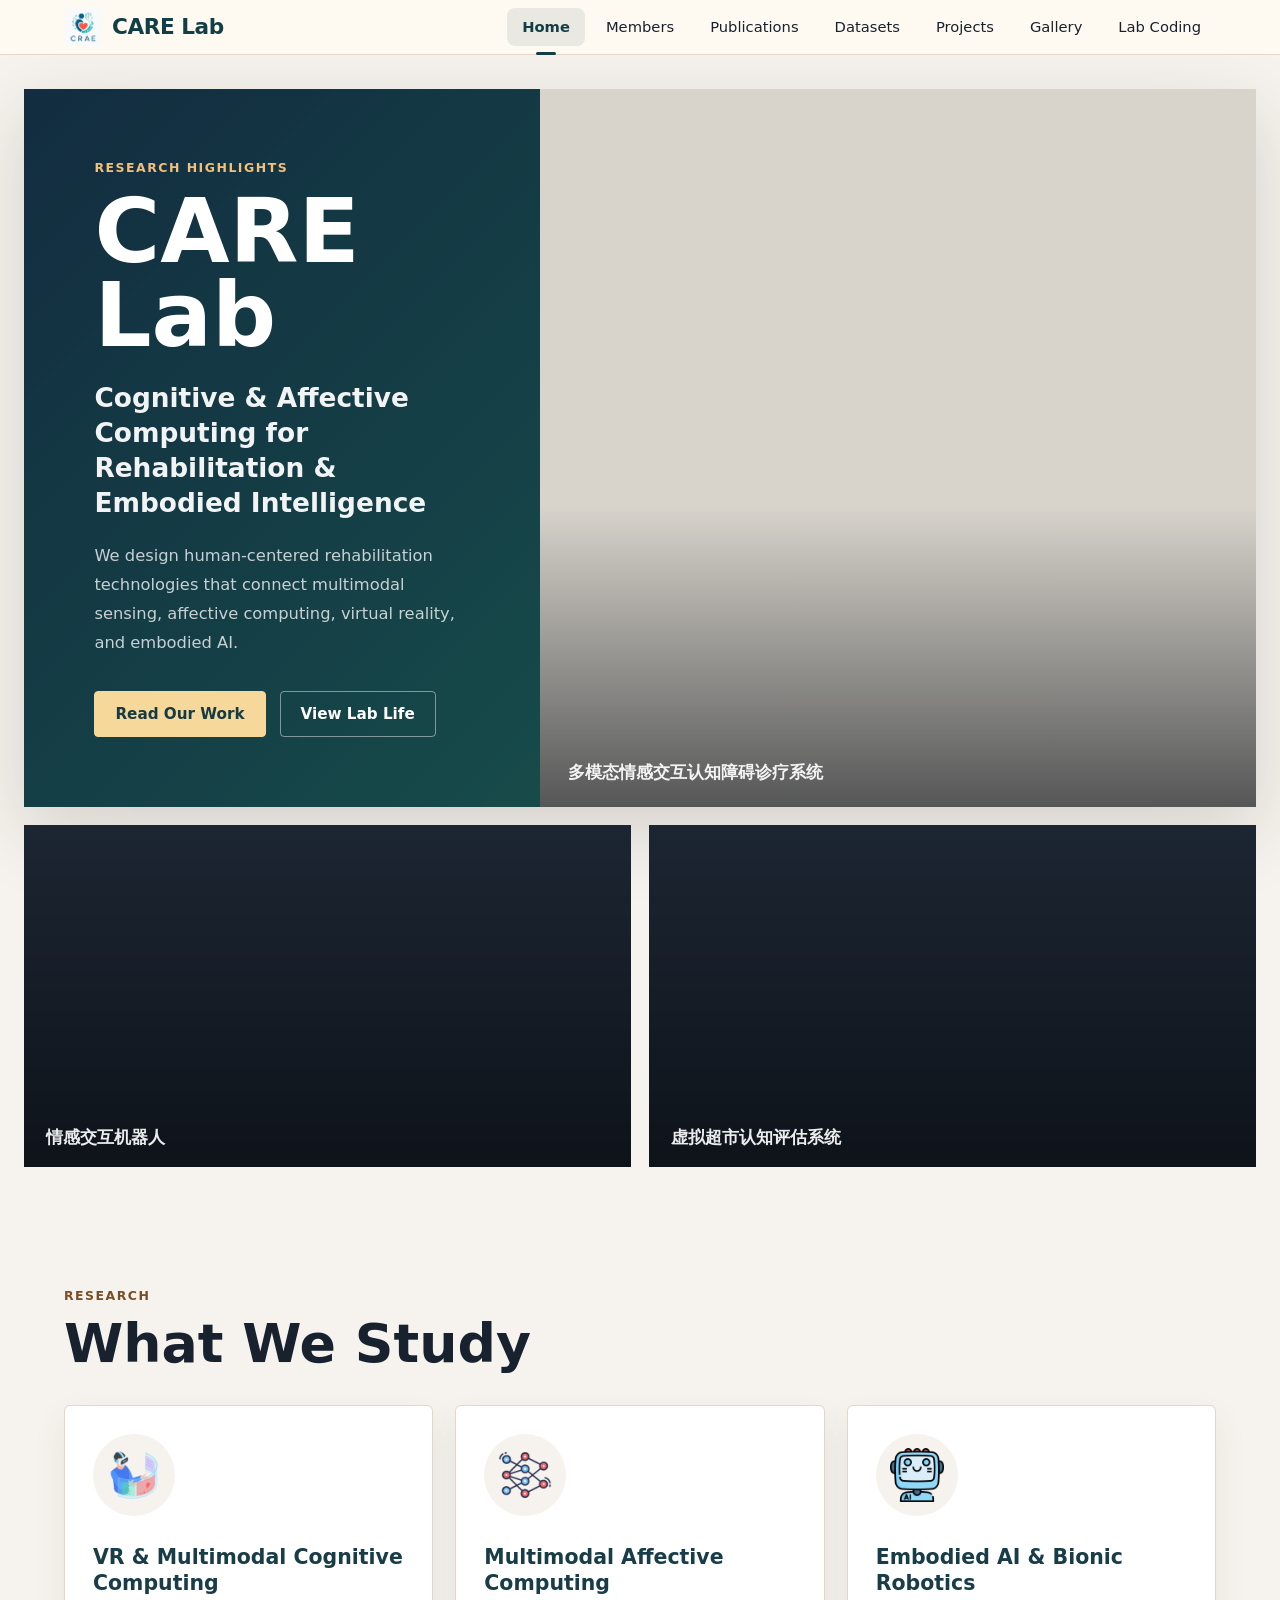
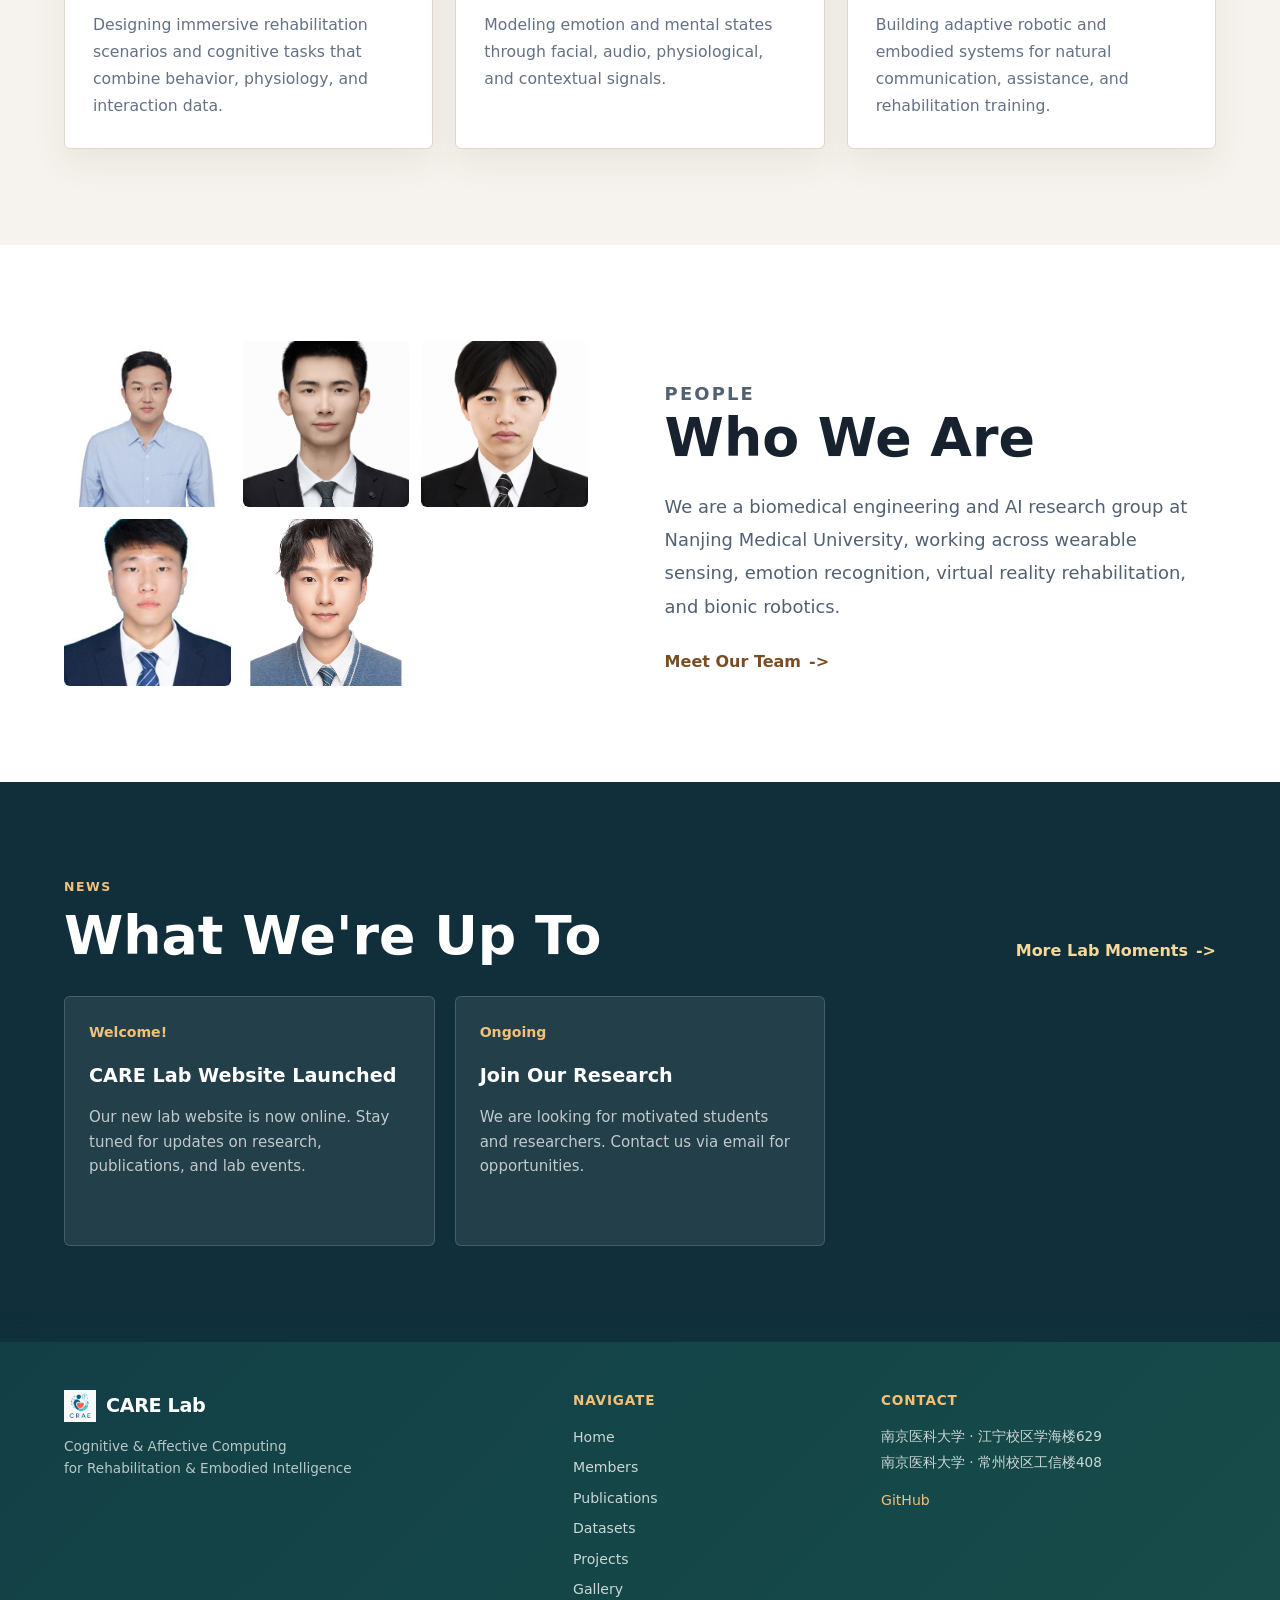
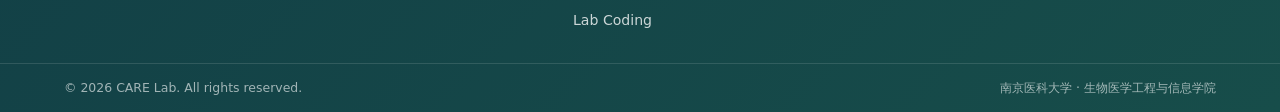
==== commit d17193e9: "style: update CSS for improved typography and adjust footer links; update publication and dataset de" ====
--- a/index.html
+++ b/index.html
@@ -31,18 +31,18 @@
                     </div>
                     <figure class="hero-feature__media">
                         <iframe src="https://player.bilibili.com/player.html?bvid=BV1CtEE6rEBC&autoplay=1&muted=1&high_quality=1" frameborder="0" allowfullscreen allow="fullscreen" sandbox="allow-scripts allow-same-origin allow-popups"></iframe>
-                        <figcaption>Multimodal data collection for emotion and rehabilitation research</figcaption>
+                        <figcaption>多模态情感交互认知障碍诊疗系统</figcaption>
                     </figure>
                 </article>
 
                 <div class="hero-thumbs" aria-label="More research highlights">
                     <a href="https://www.bilibili.com/video/BV1CtEE6rEhi/" class="hero-thumb" target="_blank" rel="noopener">
                         <iframe src="https://player.bilibili.com/player.html?bvid=BV1CtEE6rEhi&autoplay=1&muted=1&high_quality=1" frameborder="0" allowfullscreen allow="fullscreen" sandbox="allow-scripts allow-same-origin allow-popups"></iframe>
-                        <span>Embodied interaction hardware</span>
+                        <span>情感交互机器人</span>
                     </a>
                     <a href="https://www.bilibili.com/video/BV1ptEE6rEva/" class="hero-thumb" target="_blank" rel="noopener">
                         <iframe src="https://player.bilibili.com/player.html?bvid=BV1ptEE6rEva&autoplay=1&muted=1&high_quality=1" frameborder="0" allowfullscreen allow="fullscreen" sandbox="allow-scripts allow-same-origin allow-popups"></iframe>
-                        <span>Biomedical engineering research</span>
+                        <span>虚拟超市认知评估系统</span>
                     </a>
                 </div>
             </div>
--- a/css/index.css
+++ b/css/index.css
@@ -157,9 +157,10 @@
     left: 28px;
     z-index: 1;
     max-width: 520px;
-    color: rgba(255, 255, 255, 0.88);
-    font-size: 0.92rem;
-    line-height: 1.45;
+    color: rgba(255, 255, 255, 0.92);
+    font-size: 1.08rem;
+    font-weight: 800;
+    line-height: 1.25;
     pointer-events: none;
 }
 
@@ -208,6 +209,7 @@
     bottom: 18px;
     left: 22px;
     z-index: 1;
+    color: rgba(255, 255, 255, 0.92);
     font-size: 1.08rem;
     font-weight: 800;
     line-height: 1.25;
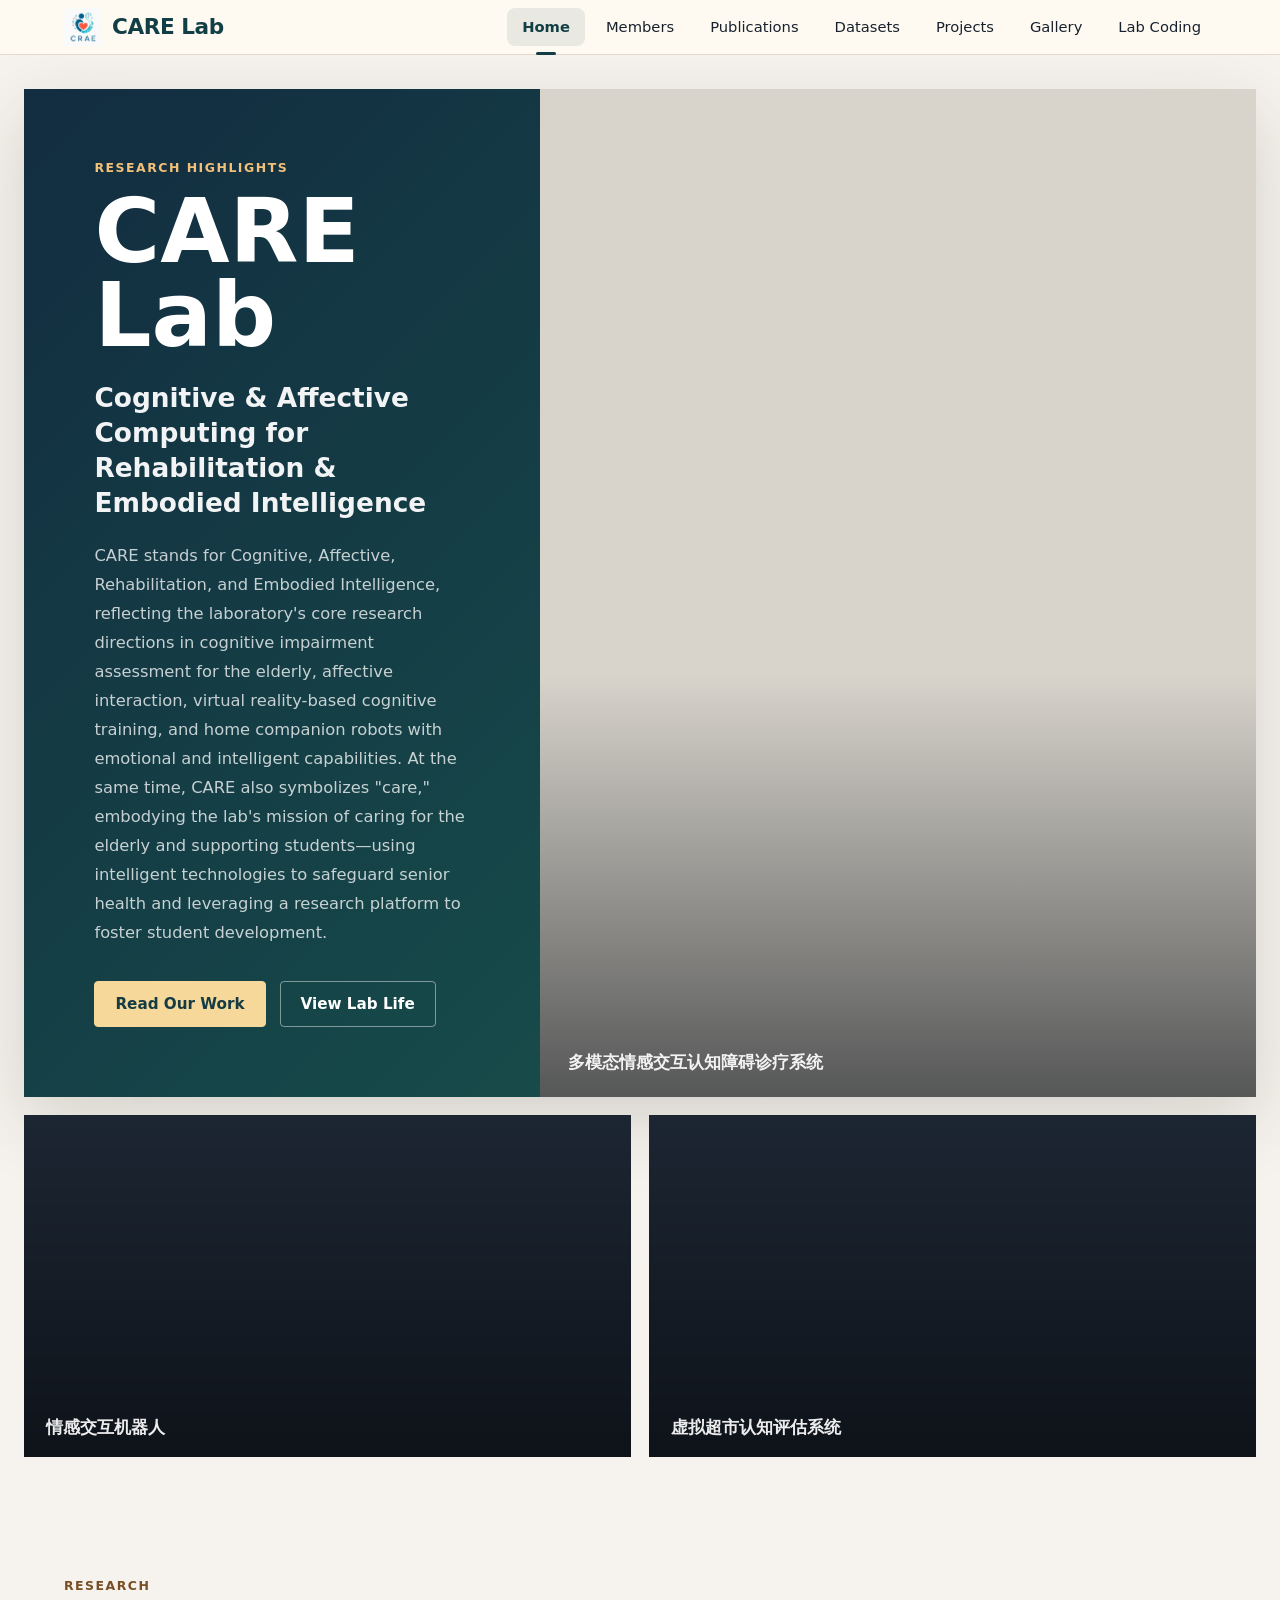
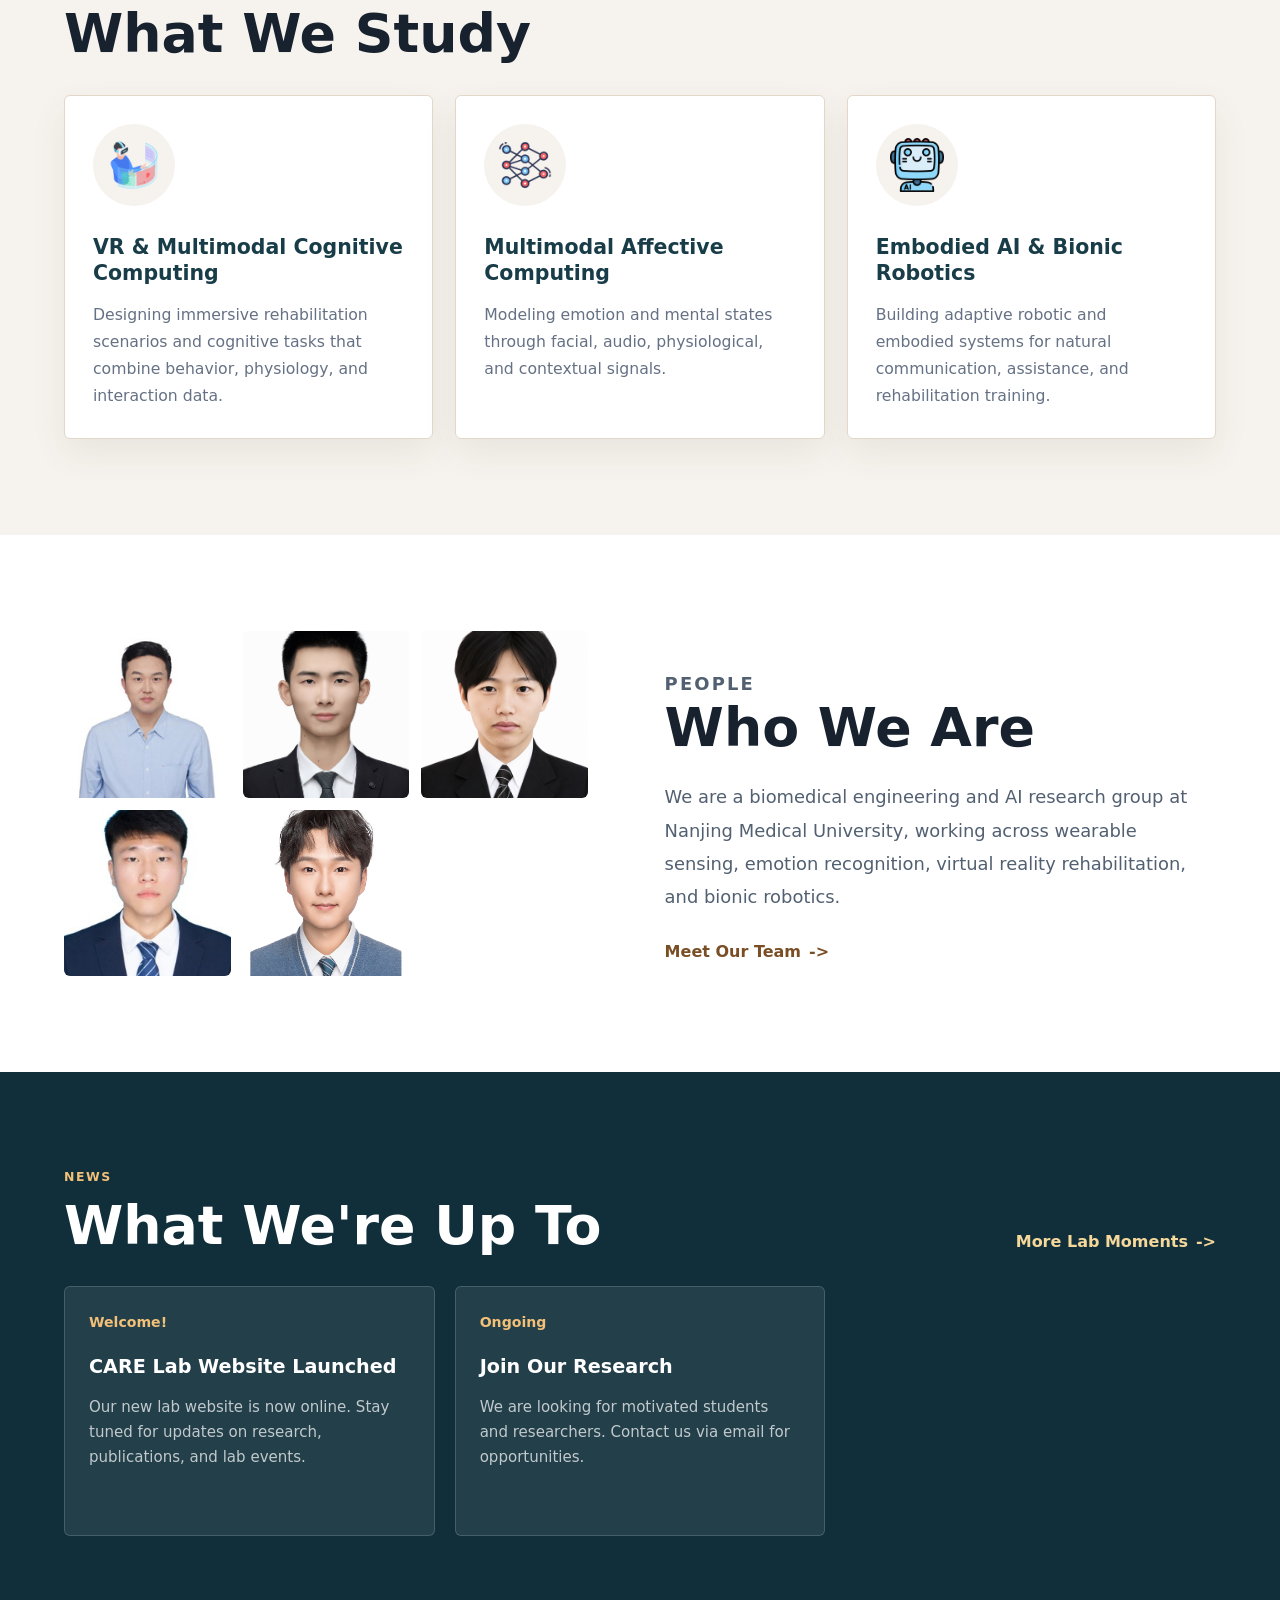
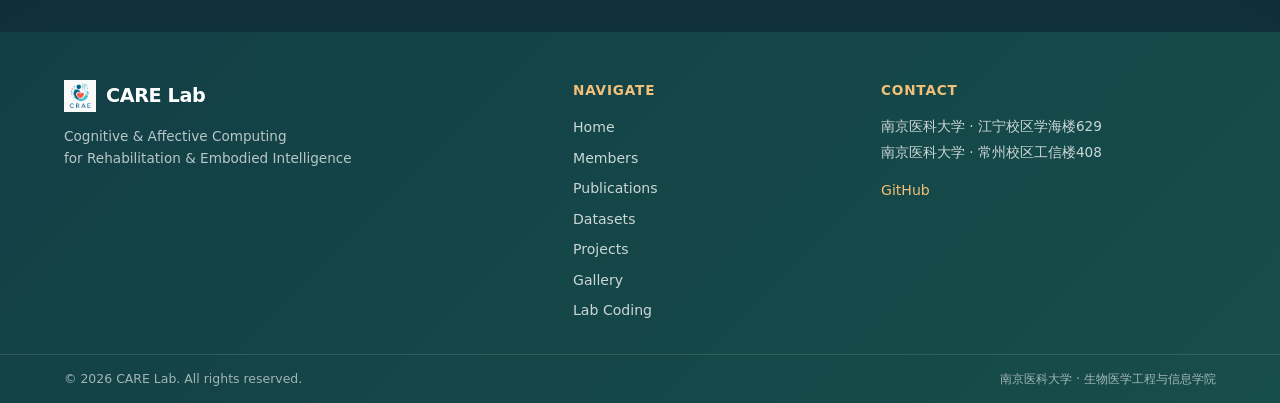
==== commit ad86dab6: "feat: enhance hero section copy to better reflect CARE Lab's mission and research focus" ====
--- a/index.html
+++ b/index.html
@@ -20,9 +20,14 @@
                         <p class="eyebrow">Research Highlights</p>
                         <h1 id="hero-title">CARE Lab</h1>
                         <p class="hero-kicker">Cognitive &amp; Affective Computing for Rehabilitation &amp; Embodied Intelligence</p>
-                        <p class="hero-copy">
-                            We design human-centered rehabilitation technologies that connect multimodal sensing,
-                            affective computing, virtual reality, and embodied AI.
+                                                <p class="hero-copy">
+                            CARE stands for Cognitive, Affective, Rehabilitation, and Embodied Intelligence,
+                            reflecting the laboratory's core research directions in cognitive impairment
+                            assessment for the elderly, affective interaction, virtual reality-based cognitive
+                            training, and home companion robots with emotional and intelligent capabilities. At
+                            the same time, CARE also symbolizes "care," embodying the lab's mission of caring for
+                            the elderly and supporting students—using intelligent technologies to safeguard senior
+                            health and leveraging a research platform to foster student development.
                         </p>
                         <div class="hero-actions" aria-label="Homepage actions">
                             <a href="publications.html" class="button button--primary">Read Our Work</a>
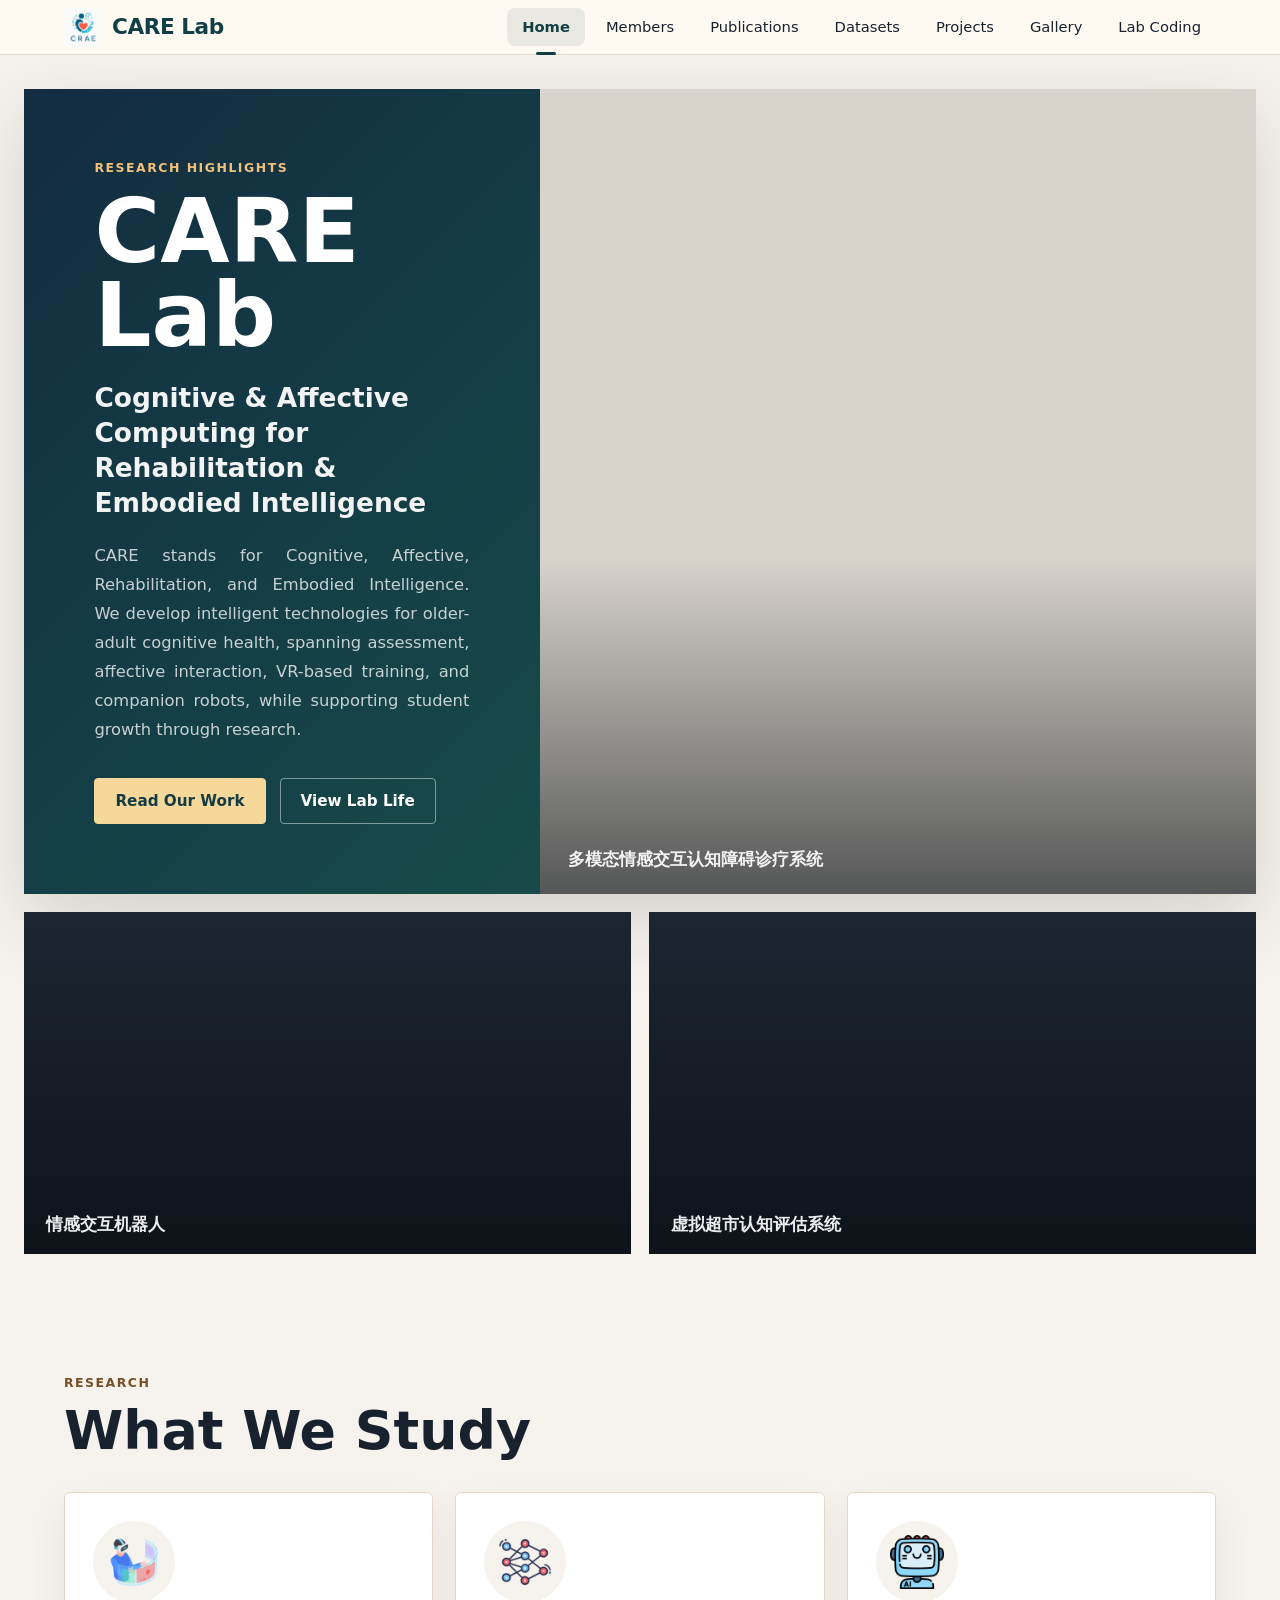
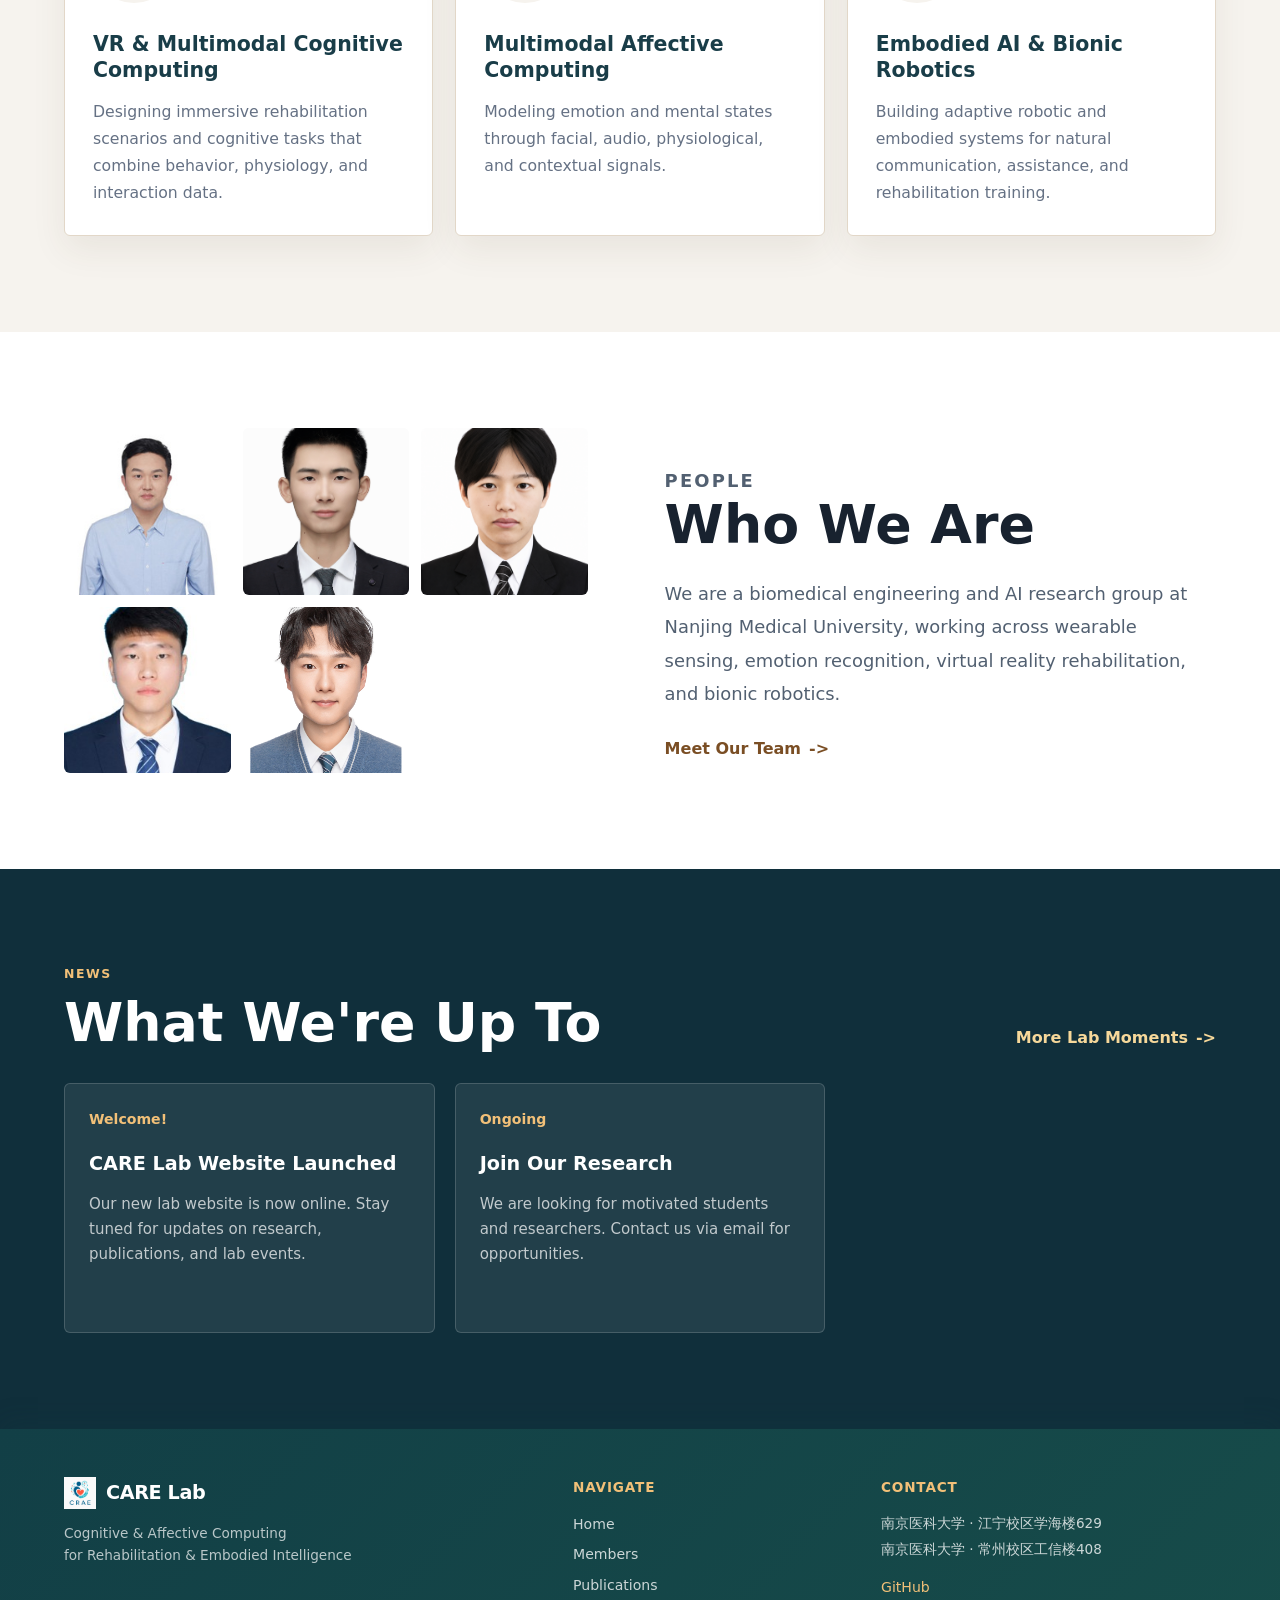
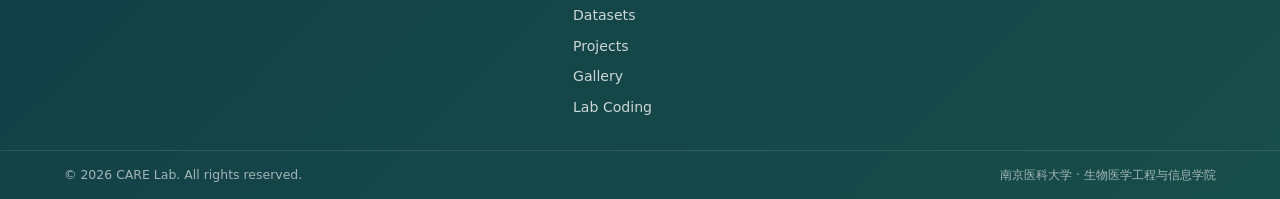
==== commit 02b8353c: "style: update hero section copy for clarity and improve text alignment in main content" ====
--- a/index.html
+++ b/index.html
@@ -20,14 +20,11 @@
                         <p class="eyebrow">Research Highlights</p>
                         <h1 id="hero-title">CARE Lab</h1>
                         <p class="hero-kicker">Cognitive &amp; Affective Computing for Rehabilitation &amp; Embodied Intelligence</p>
-                                                <p class="hero-copy">
-                            CARE stands for Cognitive, Affective, Rehabilitation, and Embodied Intelligence,
-                            reflecting the laboratory's core research directions in cognitive impairment
-                            assessment for the elderly, affective interaction, virtual reality-based cognitive
-                            training, and home companion robots with emotional and intelligent capabilities. At
-                            the same time, CARE also symbolizes "care," embodying the lab's mission of caring for
-                            the elderly and supporting students—using intelligent technologies to safeguard senior
-                            health and leveraging a research platform to foster student development.
+                                                                        <p class="hero-copy">
+                            CARE stands for Cognitive, Affective, Rehabilitation, and Embodied Intelligence.
+                            We develop intelligent technologies for older-adult cognitive health, spanning
+                            assessment, affective interaction, VR-based training, and companion robots, while
+                            supporting student growth through research.
                         </p>
                         <div class="hero-actions" aria-label="Homepage actions">
                             <a href="publications.html" class="button button--primary">Read Our Work</a>
--- a/css/index.css
+++ b/css/index.css
@@ -76,6 +76,8 @@
     color: rgba(255, 255, 255, 0.76);
     font-size: 1.02rem;
     line-height: 1.78;
+    text-align: justify;
+    text-justify: inter-word;
 }
 
 .hero-actions {
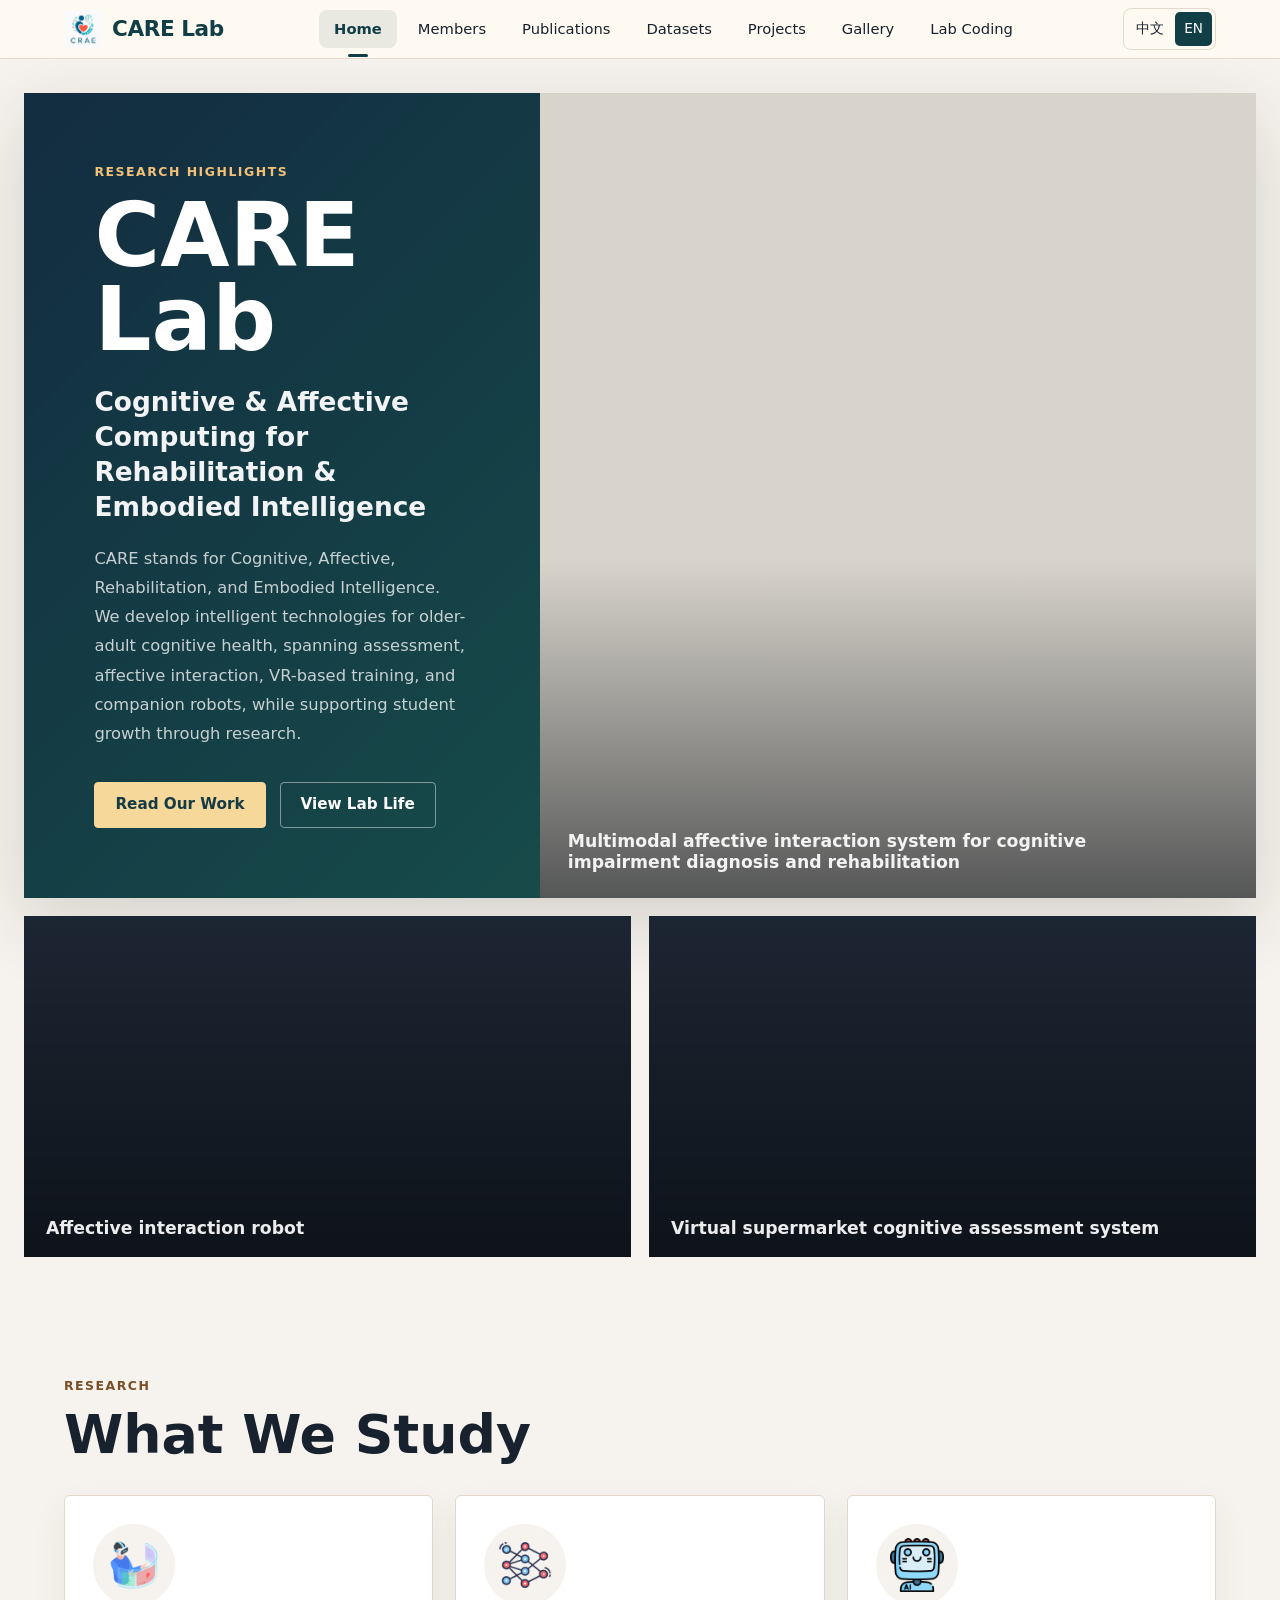
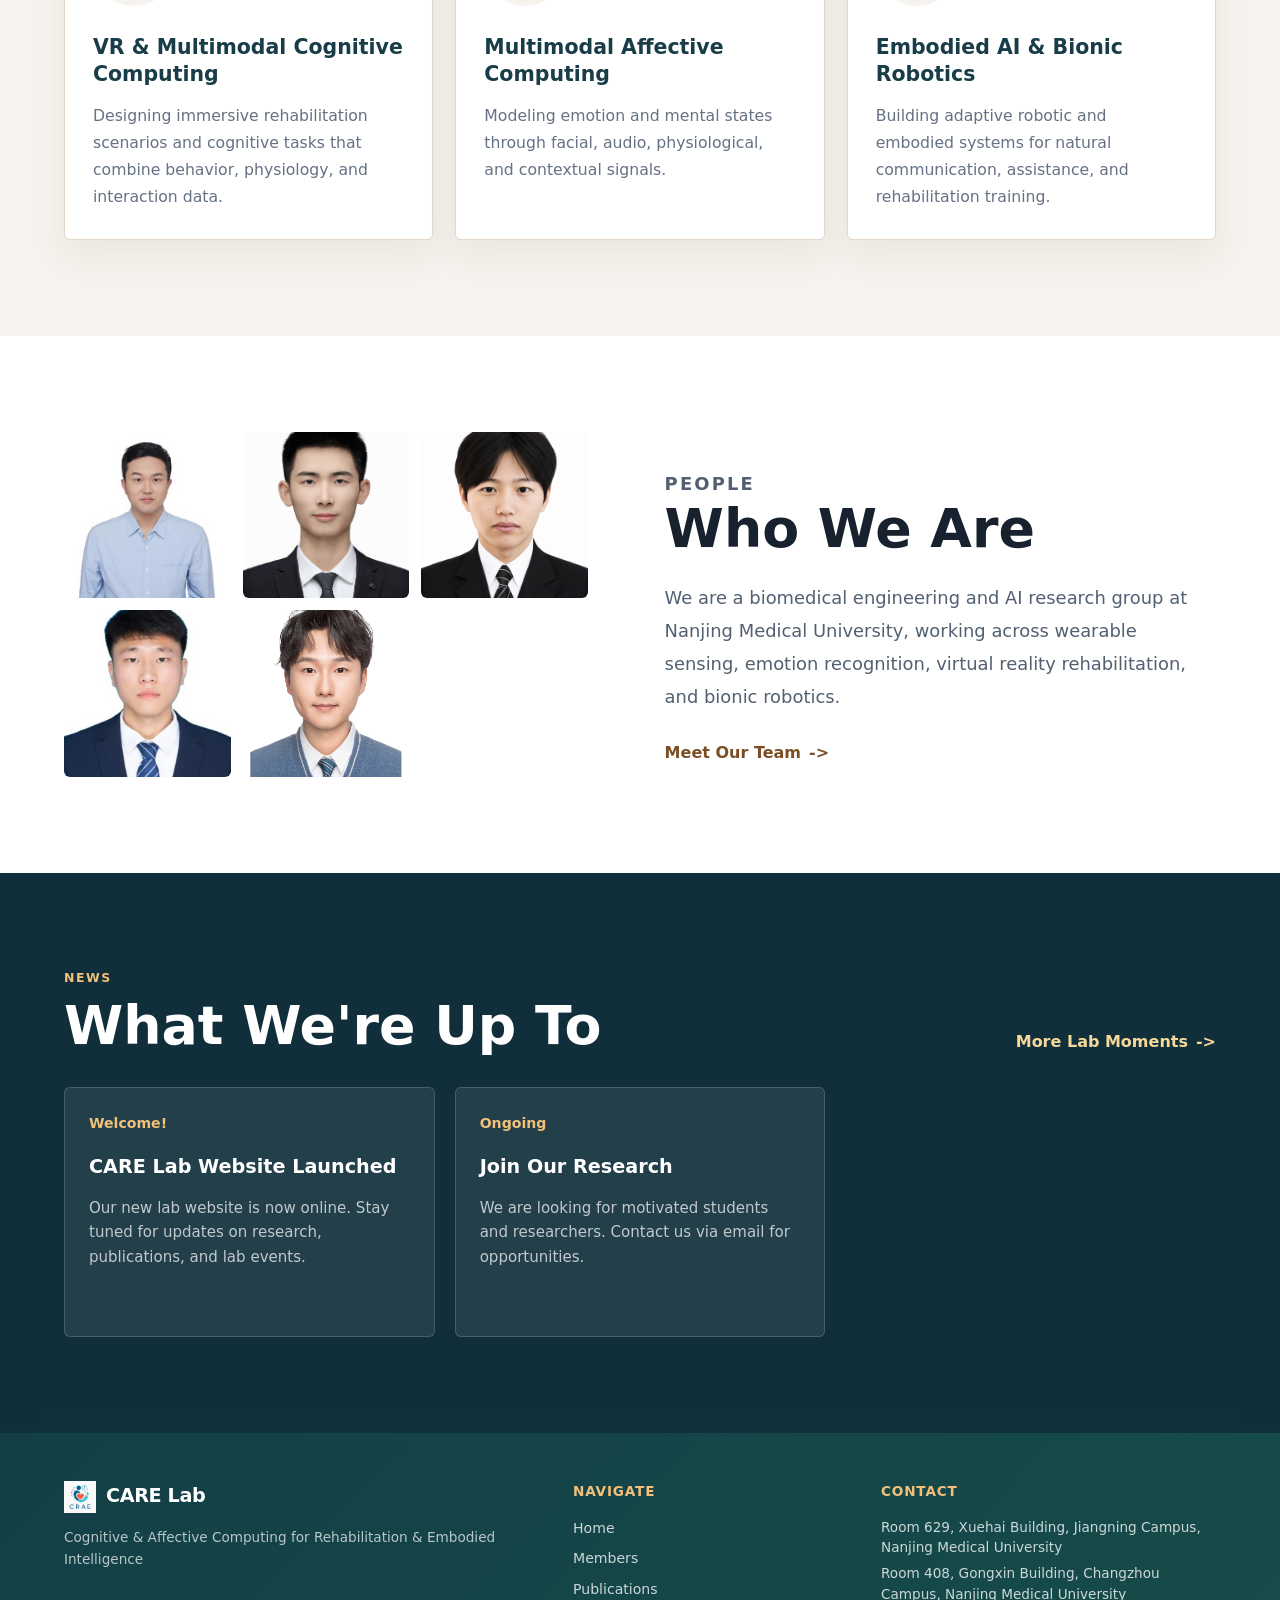
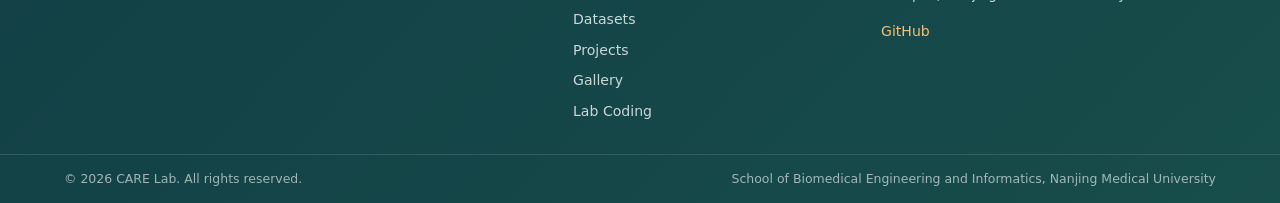
==== commit 87e04da7: "feat: implement language switch functionality and add translations for datasets" ====
--- a/index.html
+++ b/index.html
@@ -4,9 +4,10 @@
     <meta charset="UTF-8">
     <meta name="viewport" content="width=device-width, initial-scale=1.0">
     <meta name="color-scheme" content="light dark">
-    <title>CARE Lab</title>
+    <script src="js/i18n.js?v=20261111"></script>
+    <title data-i18n="page.index">CARE Lab</title>
     <link rel="icon" href="logo.png" type="image/png">
-    <link rel="stylesheet" href="css/common.css">
+    <link rel="stylesheet" href="css/common.css?v=20261111">
     <link rel="stylesheet" href="css/index.css">
 </head>
 <body data-page="home">
@@ -17,34 +18,34 @@
             <div class="hero-stage">
                 <article class="hero-feature">
                     <div class="hero-feature__content">
-                        <p class="eyebrow">Research Highlights</p>
+                        <p class="eyebrow" data-i18n="home.highlights">Research Highlights</p>
                         <h1 id="hero-title">CARE Lab</h1>
-                        <p class="hero-kicker">Cognitive &amp; Affective Computing for Rehabilitation &amp; Embodied Intelligence</p>
-                                                                        <p class="hero-copy">
+                        <p class="hero-kicker" data-i18n="home.tagline">Cognitive &amp; Affective Computing for Rehabilitation &amp; Embodied Intelligence</p>
+                                                                        <p class="hero-copy" data-i18n="home.intro">
                             CARE stands for Cognitive, Affective, Rehabilitation, and Embodied Intelligence.
                             We develop intelligent technologies for older-adult cognitive health, spanning
                             assessment, affective interaction, VR-based training, and companion robots, while
                             supporting student growth through research.
                         </p>
-                        <div class="hero-actions" aria-label="Homepage actions">
-                            <a href="publications.html" class="button button--primary">Read Our Work</a>
-                            <a href="gallery.html" class="button button--secondary">View Lab Life</a>
+                        <div class="hero-actions" aria-label="Homepage actions" data-i18n-aria-label="home.actions">
+                            <a href="publications.html" class="button button--primary" data-i18n="home.read">Read Our Work</a>
+                            <a href="gallery.html" class="button button--secondary" data-i18n="home.life">View Lab Life</a>
                         </div>
                     </div>
                     <figure class="hero-feature__media">
-                        <iframe src="https://player.bilibili.com/player.html?bvid=BV1CtEE6rEBC&autoplay=1&muted=1&high_quality=1" frameborder="0" allowfullscreen allow="fullscreen" sandbox="allow-scripts allow-same-origin allow-popups"></iframe>
-                        <figcaption>多模态情感交互认知障碍诊疗系统</figcaption>
+                        <iframe src="https://player.bilibili.com/player.html?bvid=BV1CtEE6rEBC&autoplay=1&muted=1&high_quality=1" frameborder="0" allowfullscreen allow="fullscreen" sandbox="allow-scripts allow-same-origin allow-popups" title="Research video" data-i18n-title="home.systemVideo"></iframe>
+                        <figcaption data-i18n="home.systemVideo">Multimodal affective interaction system for cognitive impairment diagnosis and rehabilitation</figcaption>
                     </figure>
                 </article>
 
-                <div class="hero-thumbs" aria-label="More research highlights">
+                <div class="hero-thumbs" aria-label="More research highlights" data-i18n-aria-label="home.moreHighlights">
                     <a href="https://www.bilibili.com/video/BV1CtEE6rEhi/" class="hero-thumb" target="_blank" rel="noopener">
-                        <iframe src="https://player.bilibili.com/player.html?bvid=BV1CtEE6rEhi&autoplay=1&muted=1&high_quality=1" frameborder="0" allowfullscreen allow="fullscreen" sandbox="allow-scripts allow-same-origin allow-popups"></iframe>
-                        <span>情感交互机器人</span>
+                        <iframe src="https://player.bilibili.com/player.html?bvid=BV1CtEE6rEhi&autoplay=1&muted=1&high_quality=1" frameborder="0" allowfullscreen allow="fullscreen" sandbox="allow-scripts allow-same-origin allow-popups" title="Research video" data-i18n-title="home.robotVideo"></iframe>
+                        <span data-i18n="home.robotVideo">Affective interaction robot</span>
                     </a>
                     <a href="https://www.bilibili.com/video/BV1ptEE6rEva/" class="hero-thumb" target="_blank" rel="noopener">
-                        <iframe src="https://player.bilibili.com/player.html?bvid=BV1ptEE6rEva&autoplay=1&muted=1&high_quality=1" frameborder="0" allowfullscreen allow="fullscreen" sandbox="allow-scripts allow-same-origin allow-popups"></iframe>
-                        <span>虚拟超市认知评估系统</span>
+                        <iframe src="https://player.bilibili.com/player.html?bvid=BV1ptEE6rEva&autoplay=1&muted=1&high_quality=1" frameborder="0" allowfullscreen allow="fullscreen" sandbox="allow-scripts allow-same-origin allow-popups" title="Research video" data-i18n-title="home.supermarketVideo"></iframe>
+                        <span data-i18n="home.supermarketVideo">Virtual supermarket cognitive assessment system</span>
                     </a>
                 </div>
             </div>
@@ -55,8 +56,8 @@
         <section class="research-section">
             <div class="container">
                 <div class="section-header">
-                    <p class="eyebrow">Research</p>
-                    <h2>What We Study</h2>
+                    <p class="eyebrow" data-i18n="home.research">Research</p>
+                    <h2 data-i18n="home.study">What We Study</h2>
                 </div>
                 <div class="research-grid" id="researchGrid"></div>
             </div>
@@ -64,7 +65,7 @@
 
         <section class="people-section">
             <div class="container people-grid">
-                <div class="people-mosaic" aria-label="CARE Lab members">
+                <div class="people-mosaic" aria-label="CARE Lab members" data-i18n-aria-label="home.teamAlt">
                     <img src="info/members/img/wentao.png" alt="Wentao Xiang">
                     <img src="info/members/img/chb.png" alt="Hongbin Chen">
                     <img src="info/members/img/ss.png" alt="Shuai Shi">
@@ -72,14 +73,14 @@
                     <img src="info/members/img/szc.jpg" alt="Zichen Song">
                 </div>
                 <div class="people-copy">
-                    <p class="eyebrow">People</p>
-                    <h2>Who We Are</h2>
-                    <p>
+                    <p class="eyebrow" data-i18n="home.people">People</p>
+                    <h2 data-i18n="home.who">Who We Are</h2>
+                    <p data-i18n="home.teamIntro">
                         We are a biomedical engineering and AI research group at Nanjing Medical University,
                         working across wearable sensing, emotion recognition, virtual reality rehabilitation,
                         and bionic robotics.
                     </p>
-                    <a href="members.html" class="text-link">Meet Our Team</a>
+                    <a href="members.html" class="text-link" data-i18n="home.meet">Meet Our Team</a>
                 </div>
             </div>
         </section>
@@ -88,20 +89,20 @@
             <div class="container">
                 <div class="section-header section-header--split">
                     <div>
-                        <p class="eyebrow">News</p>
-                        <h2>What We're Up To</h2>
+                        <p class="eyebrow" data-i18n="home.news">News</p>
+                        <h2 data-i18n="home.updates">What We're Up To</h2>
                     </div>
-                    <a href="gallery.html" class="text-link">More Lab Moments</a>
+                    <a href="gallery.html" class="text-link" data-i18n="home.moments">More Lab Moments</a>
                 </div>
                 <div class="news-grid" data-news-list>
-                    <p class="news-loading">Loading news...</p>
+                    <p class="news-loading" data-i18n="home.loadingNews">Loading news...</p>
                 </div>
             </div>
         </section>
     </main>
 
     <div data-site-footer></div>
-    <script src="js/site.js"></script>
-    <script src="js/news.js"></script>
+    <script src="js/site.js?v=20261111"></script>
+    <script src="js/news.js?v=20261111"></script>
 </body>
 </html>
--- a/css/common.css
+++ b/css/common.css
@@ -236,6 +236,41 @@
 }
 
 /* === Footer === */
+.site-brand { flex-shrink: 0; }
+.site-nav__inner { gap: 12px; }
+.language-switch {
+    position: relative;
+    z-index: 1100;
+    display: inline-flex;
+    flex-shrink: 0;
+    gap: 2px;
+    padding: 3px;
+    border: 1px solid var(--border-color);
+    border-radius: 8px;
+}
+.language-switch button {
+    border: 0;
+    border-radius: 5px;
+    padding: 6px 9px;
+    background: transparent;
+    color: var(--text-color);
+    font: inherit;
+    font-size: 0.85rem;
+    cursor: pointer;
+}
+.language-switch button[aria-pressed="true"] {
+    background: var(--primary-color);
+    color: var(--white);
+}
+.language-switch button:focus-visible {
+    outline: 2px solid var(--primary-color);
+    outline-offset: 2px;
+}
+@media (max-width: 860px) {
+    .language-switch { margin-left: auto; }
+    .site-nav__hamburger { order: 3; flex-shrink: 0; }
+}
+
 .site-footer {
     z-index: 1000;
     color: var(--white);
--- a/css/index.css
+++ b/css/index.css
@@ -76,8 +76,7 @@
     color: rgba(255, 255, 255, 0.76);
     font-size: 1.02rem;
     line-height: 1.78;
-    text-align: justify;
-    text-justify: inter-word;
+    text-align: left;
 }
 
 .hero-actions {
